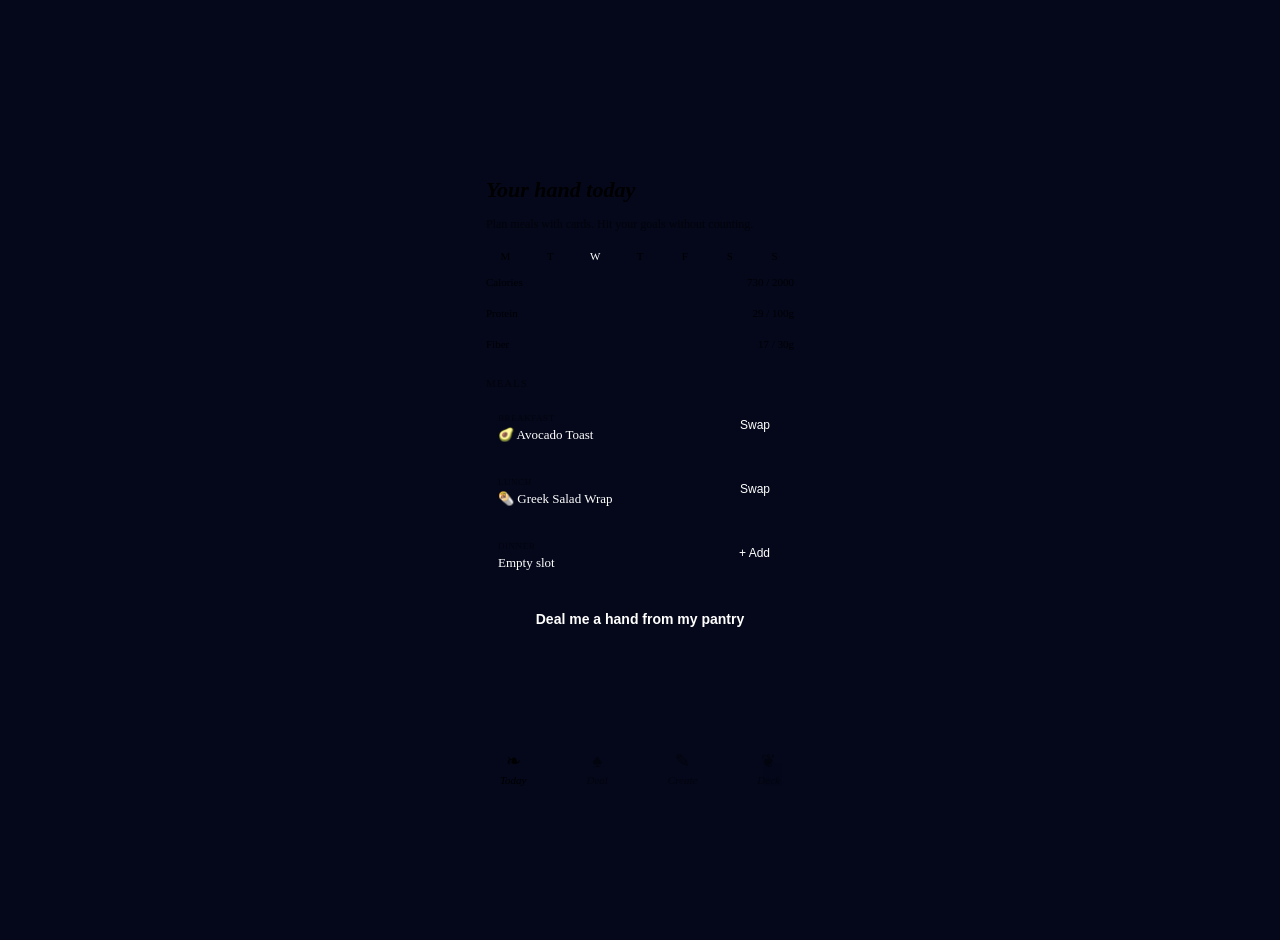
==== index.html @ 8823113c "add files and read.me desc" ====
<!DOCTYPE html>
<html lang="en">
<head>
<meta charset="utf-8">
<meta name="viewport" content="width=device-width, initial-scale=1, viewport-fit=cover">
<title>Savorite</title>
<link rel="stylesheet" href="base.css">
<link rel="stylesheet" href="app.css">
</head>
<body>

<div class="phone">
  <div class="view on" id="today"></div>
  <div class="view" id="deal"></div>
  <div class="view" id="create"></div>
  <div class="view" id="deck"></div>
  <div class="modal" id="modal"></div>
  <div class="toast" id="toast"></div>
  <div class="nav" id="nav"></div>
</div>

<script>
const GOAL = { cal: 2000, pro: 100, fib: 30 };

let cards = [
  { id: 1, t: 'Spicy Ramen Bowl', e: '🍜', cal: 480, pro: 24, fib: 6, min: 20,
    ing: ['ramen noodles', 'soft egg', 'bok choy', 'chili oil', 'broth'],
    steps: ['Simmer broth with chili oil.', 'Cook noodles 3 min.', 'Top with egg and bok choy.'],
    by: 'You' },
  { id: 2, t: 'Avocado Toast', e: '🥑', cal: 320, pro: 11, fib: 9, min: 5,
    ing: ['bread', 'avocado', 'egg', 'lemon'],
    steps: ['Toast bread.', 'Mash avocado with lemon.', 'Top with egg.'],
    by: 'You' },
  { id: 3, t: 'Greek Salad Wrap', e: '🌯', cal: 410, pro: 18, fib: 8, min: 10,
    ing: ['tortilla', 'feta', 'cucumber', 'tomato', 'chickpeas'],
    steps: ['Chop veg.', 'Toss with feta and chickpeas.', 'Wrap tightly.'],
    by: 'Maya' },
  { id: 4, t: 'Lentil Curry', e: '🍛', cal: 520, pro: 26, fib: 15, min: 30,
    ing: ['lentils', 'spinach', 'coconut milk', 'rice', 'onion'],
    steps: ['Sauté onion.', 'Simmer lentils 20 min.', 'Stir in spinach.'],
    by: 'Chef Rosa' },
  { id: 5, t: 'Chicken Rice Bowl', e: '🍗', cal: 560, pro: 42, fib: 5, min: 25,
    ing: ['chicken', 'rice', 'spinach', 'onion', 'lemon'],
    steps: ['Sear chicken.', 'Cook rice.', 'Assemble with greens.'],
    by: 'Chef Rosa' }
];

const days = ['M', 'T', 'W', 'T', 'F', 'S', 'S'];
let day = 2;

let plan = days.map(() => [null, null, null]);
plan[2] = [2, 3, null];

const slots = ['BREAKFAST', 'LUNCH', 'DINNER'];

const pantryAll = ['egg', 'bread', 'avocado', 'rice', 'spinach', 'chicken',
                   'lentils', 'onion', 'lemon', 'tomato', 'chickpeas', 'tortilla'];
let pantry = ['egg', 'bread', 'avocado', 'rice', 'spinach', 'onion', 'lemon'];

const IG = {
  egg: [70, 6, 0],
  bread: [80, 3, 2],
  avocado: [160, 2, 7],
  rice: [200, 4, 1],
  spinach: [10, 1, 1],
  chicken: [250, 38, 0],
  lentils: [230, 18, 16],
  onion: [40, 1, 2],
  'olive oil': [120, 0, 0],
  tomato: [20, 1, 1]
};

let draft = [];

const $ = id => document.getElementById(id);
const byId = i => cards.find(c => c.id == i);

function toast(m) {
  const t = $('toast');
  t.textContent = m;
  t.classList.add('on');
  setTimeout(() => t.classList.remove('on'), 1600);
}

function stamps(c) {
  return `<span class="stamp">${c.cal} CAL</span>`
       + `<span class="stamp">${c.pro}g PROTEIN</span>`
       + `<span class="stamp">${c.fib}g FIBER</span>`;
}

function mini(c, extra = '') {
  return `
    <div class="card" onclick="open_(${c.id})">
      ${extra}
      <div class="card-row">
        <span class="em">${c.e}</span>
        <div>
          <div class="ttl">${c.t}</div>
          <div class="meta">${c.min} min · by ${c.by}</div>
        </div>
      </div>
      ${stamps(c)}
    </div>`;
}

function bar(l, v, g, u) {
  const p = Math.min(100, v / g * 100);
  return `
    <div class="bar">
      <div class="t"><span>${l}</span><span>${v} / ${g}${u}</span></div>
      <div class="track"><div class="fill" style="width:${p}%"></div></div>
    </div>`;
}

function tot() {
  let s = { cal: 0, pro: 0, fib: 0 };
  plan[day].forEach(i => {
    if (i) {
      const c = byId(i);
      s.cal += c.cal;
      s.pro += c.pro;
      s.fib += c.fib;
    }
  });
  return s;
}

function rToday() {
  const s = tot();
  $('today').innerHTML = `
    <h1>Your hand today</h1>
    <div class="sub">Plan meals with cards. Hit your goals without counting.</div>
    <div class="days">
      ${days.map((d, i) => `<div class="${i == day ? 'on' : ''}" onclick="day=${i};rToday()">${d}</div>`).join('')}
    </div>
    ${bar('Calories', s.cal, GOAL.cal, '')}
    ${bar('Protein', s.pro, GOAL.pro, 'g')}
    ${bar('Fiber', s.fib, GOAL.fib, 'g')}
    <h2>Meals</h2>
    ${plan[day].map((id, i) => `
      <div class="slot">
        <div>
          <small>${slots[i]}</small>
          <div>${id ? byId(id).e + ' ' + byId(id).t : 'Empty slot'}</div>
        </div>
        <button class="chip on tight" onclick="pick(${i})">${id ? 'Swap' : '+ Add'}</button>
      </div>`).join('')}
    <button class="btn" onclick="tab('deal')">Deal me a hand from my pantry</button>`;
}

function pick(i) {
  $('modal').innerHTML = `
    <button class="x inset" onclick="closeM()" aria-label="Close">✕</button>
    <h1>Choose a card</h1>
    <div class="sub">for ${slots[i].toLowerCase()}</div>
    <div class="hand mt-12">
      ${cards.map(c => `
        <div onclick="plan[day][${i}]=${c.id};closeM();rToday()">
          ${mini(c).replace(/onclick="open_\(\d+\)"/, '')}
        </div>`).join('')}
    </div>`;
  $('modal').classList.add('on');
}

function closeM() { $('modal').classList.remove('on'); }

function score(c) {
  const h = c.ing.filter(x => pantry.some(p => x.includes(p) || p.includes(x))).length;
  return Math.round(h / c.ing.length * 100);
}

function rDeal() {
  const h = [...cards].sort((a, b) => score(b) - score(a)).slice(0, 4);
  $('deal').innerHTML = `
    <h1>Deal a hand</h1>
    <div class="sub">Tap what's in your kitchen. Cards match your pantry and past likes.</div>
    <h2>Pantry</h2>
    ${pantryAll.map(p => `<span class="chip ${pantry.includes(p) ? 'on' : ''}" onclick="tp('${p}')">${p}</span>`).join('')}
    <h2>Your hand</h2>
    <div class="hand">
      ${h.map(c => mini(c, `<span class="match">${score(c)}% match</span>`)).join('')}
    </div>`;
}

function tp(p) {
  pantry = pantry.includes(p) ? pantry.filter(x => x != p) : [...pantry, p];
  rDeal();
}

function open_(id) {
  const c = byId(id);
  $('modal').innerHTML = `
    <div class="relative">
      <button class="x" onclick="closeM()" aria-label="Close card">✕</button>
      <div class="flip" id="fl" onclick="this.classList.toggle('f')">
        <div class="in">
          <div class="face">
            <div class="em">${c.e}</div>
            <h3>${c.t}</h3>
            <div class="meta">${c.min} min · by ${c.by}</div>
            <div class="mt-8">${stamps(c)}</div>
            <div class="clip">▶ 20-sec how-to clip</div>
            <div class="flip-hint">Tap card to flip</div>
          </div>
          <div class="face back">
            <h3>Ingredients</h3>
            <ul>${c.ing.map(i => `<li>${i}</li>`).join('')}</ul>
            <h3 class="small mt-8">Steps</h3>
            <ol>${c.steps.map(i => `<li>${i}</li>`).join('')}</ol>
          </div>
        </div>
      </div>
    </div>
    <button class="btn" onclick="plan[day][plan[day].indexOf(null)>-1?plan[day].indexOf(null):0]=${c.id};closeM();rToday();toast('Added to today');tab('today')">Add to today</button>
    <button class="btn o" onclick="toast('Remixed into your deck')">Remix this card</button>
    <button class="btn o" onclick="toast('Share link copied')">Share with friends</button>`;
  $('modal').classList.add('on');
}

function rCreate() {
  const s = draft.reduce(
    (a, i) => [a[0] + IG[i][0], a[1] + IG[i][1], a[2] + IG[i][2]],
    [0, 0, 0]
  );
  $('create').innerHTML = `
    <h1>Write a card</h1>
    <div class="sub">Tap ingredients and nutrition adds up automatically.</div>
    <input id="nt" placeholder="Card title (e.g. Sunday Egg Fried Rice)">
    <h2>Ingredients</h2>
    ${Object.keys(IG).map(i => `<span class="chip ${draft.includes(i) ? 'on' : ''}" onclick="td('${i}')">${i}</span>`).join('')}
    <h2>Nutrition stamp</h2>
    <div class="card card-static">
      <div class="ttl">Per serving</div>
      ${stamps({ cal: s[0], pro: s[1], fib: s[2] })}
    </div>
    <div class="clip">＋ Attach optional 20-sec clip</div>
    <button class="btn" onclick="saveCard()">Save to my deck</button>`;
}

function td(i) {
  const v = $('nt') ? $('nt').value : '';
  draft = draft.includes(i) ? draft.filter(x => x != i) : [...draft, i];
  rCreate();
  $('nt').value = v;
}

function saveCard() {
  const t = $('nt').value.trim() || 'Untitled card';
  if (!draft.length) return toast('Add an ingredient first');
  const s = draft.reduce(
    (a, i) => [a[0] + IG[i][0], a[1] + IG[i][1], a[2] + IG[i][2]],
    [0, 0, 0]
  );
  cards.push({
    id: Date.now(),
    t,
    e: '🍽️',
    cal: s[0], pro: s[1], fib: s[2],
    min: 15,
    ing: [...draft],
    steps: ['Add your steps…'],
    by: 'You'
  });
  draft = [];
  toast('Card saved');
  rCreate();
  tab('deck');
}

function rDeck() {
  $('deck').innerHTML = `
    <h1>My deck</h1>
    <div class="sub">${cards.length} cards · tap to flip, remix, share</div>
    <h2>Shared with you</h2>
    <div class="friend"><div class="av">M</div>Maya added Greek Salad Wrap</div>
    <div class="friend"><div class="av">R</div>Chef Rosa dropped 2 cards</div>
    <h2>All cards</h2>
    <div class="hand">${cards.map(c => mini(c)).join('')}</div>`;
}

const tabs = [
  ['today',  '❧', 'Today'],
  ['deal',   '♠', 'Deal'],
  ['create', '✎', 'Create'],
  ['deck',   '❦', 'Deck']
];

function tab(t) {
  document.querySelectorAll('.view').forEach(v => v.classList.toggle('on', v.id == t));
  closeM();
  ({ today: rToday, deal: rDeal, create: () => { if (!$('nt')) rCreate(); }, deck: rDeck })[t]();
  $('nav').innerHTML = tabs.map(x => `
    <div class="${x[0] == t ? 'on' : ''}" onclick="tab('${x[0]}')">
      <b>${x[1]}</b>${x[2]}
    </div>`).join('');
}

tab('today');
</script>

</body>
</html>
---- app.css ----
/* ==========================================================================
   Meal Cards — prototype app
   Depends on: base.css
   ========================================================================== */

body {
  background: #05081a;
  min-height: 100vh;
  display: flex;
  justify-content: center;
  align-items: center;
  padding: 12px;
}

/* ---- Phone shell ---------------------------------------------------- */

.phone {
  width: 340px;
  height: 660px;
  background: var(--navy);
  border: 2px solid var(--chest);
  border-radius: 36px;
  position: relative;
  overflow: hidden;
  color: var(--butter);
}

.view {
  position: absolute;
  inset: 0 0 64px 0;
  overflow-y: auto;
  padding: 22px 16px 20px;
  display: none;
}
.view.on { display: block; }

h1 {
  font-family: Georgia, serif;
  font-size: 22px;
  font-weight: 700;
  font-style: italic;
}
h2 {
  font-size: 11px;
  letter-spacing: .08em;
  text-transform: uppercase;
  opacity: .5;
  margin: 16px 0 8px;
  font-weight: 500;
}
.sub {
  font-size: 12px;
  opacity: .55;
  margin-top: 3px;
}

/* ---- Bottom navigation --------------------------------------------- */

.nav {
  position: absolute;
  bottom: 0;
  left: 0;
  right: 0;
  height: 64px;
  background: var(--esp);
  border-top: 1px solid var(--chest);
  display: flex;
  justify-content: space-around;
  align-items: center;
}
.nav div {
  display: flex;
  flex-direction: column;
  align-items: center;
  gap: 2px;
  padding: 4px 10px;
  font-family: Georgia, serif;
  font-style: italic;
  font-size: 11px;
  opacity: .45;
  cursor: pointer;
}
.nav div b {
  font-size: 18px;
  font-weight: 400;
  font-style: normal;
}
.nav .on {
  opacity: 1;
  color: var(--red);
}

/* ---- Progress bars -------------------------------------------------- */

.bar { margin: 8px 0; }
.bar .t {
  display: flex;
  justify-content: space-between;
  font-size: 11px;
  opacity: .8;
}
.track {
  height: 7px;
  background: var(--esp);
  border-radius: 4px;
  margin-top: 4px;
  overflow: hidden;
}
.fill {
  height: 100%;
  background: var(--red);
  border-radius: 4px;
  transition: width .4s;
}

/* ---- Recipe card ---------------------------------------------------- */

.card {
  background: var(--paper);
  background-image: var(--grain);
  color: var(--ink);
  border-radius: 3px;
  border-top: 4px solid var(--red);
  padding: 12px 14px;
  position: relative;
  cursor: pointer;
  box-shadow:
    inset 0 0 0 3px var(--paper),
    inset 0 0 0 4px rgba(66, 38, 27, .35),
    inset 0 0 24px rgba(140, 90, 30, .28);
}
.card-row {
  display: flex;
  gap: 10px;
  align-items: center;
}
.card .ttl {
  font-family: Georgia, serif;
  font-weight: 700;
  font-size: 15px;
  line-height: 1.2;
}
.card .em {
  font-size: 30px;
  filter: sepia(.75);
}
.card .meta {
  font-family: 'Courier New', monospace;
  font-size: 11px;
  opacity: .7;
  margin-top: 4px;
}
.card-static { cursor: default; }

.stamp {
  display: inline-block;
  border: 3px double var(--red);
  color: var(--red);
  font-family: 'Courier New', monospace;
  font-size: 10px;
  font-weight: 700;
  padding: 1px 6px;
  border-radius: 2px;
  margin: 4px 4px 0 0;
  background: rgba(247, 235, 203, .8);
}

.match {
  position: absolute;
  top: 8px;
  right: 8px;
  font-size: 10px;
  font-weight: 700;
  color: #fff;
  background: var(--red);
  border-radius: 10px;
  padding: 2px 7px;
}

/* ---- Today: meal slots ---------------------------------------------- */

.slot {
  display: flex;
  justify-content: space-between;
  align-items: center;
  background: var(--esp);
  border: 1px solid var(--chest);
  border-radius: 12px;
  padding: 10px 12px;
  margin-bottom: 8px;
}
.slot small {
  font-size: 9px;
  letter-spacing: .06em;
  opacity: .45;
}
.slot div div {
  font-size: 13px;
  color: #fff;
  margin-top: 2px;
}

/* ---- Buttons, chips, day picker ------------------------------------- */

.btn {
  background: var(--red);
  color: #fff;
  border: 0;
  border-radius: 12px;
  padding: 12px;
  width: 100%;
  font-size: 14px;
  font-weight: 600;
  cursor: pointer;
  margin-top: 10px;
}
.btn.o {
  background: transparent;
  border: 1px solid var(--chest);
  color: var(--butter);
}

.chip {
  display: inline-block;
  padding: 6px 12px;
  border: 1px solid var(--chest);
  border-radius: 20px;
  font-size: 12px;
  margin: 0 6px 6px 0;
  cursor: pointer;
  opacity: .75;
}
.chip.on {
  background: var(--red);
  border-color: var(--red);
  color: #fff;
  opacity: 1;
}
.chip.tight { margin: 0; }

.days {
  display: flex;
  gap: 6px;
  margin: 12px 0 4px;
}
.days div {
  flex: 1;
  text-align: center;
  padding: 6px 0;
  border: 1px solid var(--chest);
  border-radius: 8px;
  font-size: 11px;
  cursor: pointer;
}
.days .on {
  background: var(--red);
  border-color: var(--red);
  color: #fff;
}

/* ---- Hands and decks ------------------------------------------------ */

.hand {
  display: flex;
  flex-direction: column;
  gap: 10px;
}
.friend {
  display: flex;
  gap: 8px;
  align-items: center;
  font-size: 12px;
  margin-bottom: 6px;
  opacity: .8;
}
.av {
  width: 24px;
  height: 24px;
  border-radius: 50%;
  background: var(--chest);
  display: flex;
  align-items: center;
  justify-content: center;
  font-size: 12px;
}

/* ---- Modal and toast ------------------------------------------------ */

.modal {
  position: absolute;
  inset: 0;
  background: rgba(5, 8, 26, .92);
  z-index: 5;
  display: none;
  padding: 20px 16px;
  overflow-y: auto;
}
.modal.on { display: block; }

.x {
  position: absolute;
  top: -10px;
  right: -8px;
  z-index: 3;
  width: 30px;
  height: 30px;
  border-radius: 50%;
  border: 2px solid var(--paper);
  background: var(--red);
  color: #fff;
  font-size: 13px;
  line-height: 1;
  cursor: pointer;
}
.x.inset { top: 14px; right: 14px; }

.toast {
  position: absolute;
  bottom: 76px;
  left: 50%;
  transform: translateX(-50%);
  background: var(--butter);
  color: var(--navy);
  font-size: 12px;
  font-weight: 600;
  padding: 8px 14px;
  border-radius: 20px;
  z-index: 9;
  opacity: 0;
  transition: opacity .3s;
  pointer-events: none;
  white-space: nowrap;
}
.toast.on { opacity: 1; }

/* ---- Flip card ------------------------------------------------------ */

.flip {
  perspective: 900px;
  margin: 8px 0;
}
.flip .in {
  position: relative;
  height: 330px;
  transition: transform .6s;
  transform-style: preserve-3d;
}
.flip.f .in { transform: rotateY(180deg); }

.face {
  position: absolute;
  inset: 0;
  backface-visibility: hidden;
  padding: 18px;
  border-radius: 3px;
  box-shadow:
    inset 0 0 0 4px var(--paper),
    inset 0 0 0 5px rgba(66, 38, 27, .4),
    inset 0 0 30px rgba(140, 90, 30, .28);
  border-top: 5px solid var(--red);
  background: var(--paper) var(--grain);
  color: var(--ink);
  overflow: auto;
}
.face h3 {
  font-family: Georgia, serif;
  font-size: 20px;
  line-height: 24px;
  margin: 0;
}
.face h3.small { font-size: 16px; }
.face li {
  font-size: 13px;
  line-height: 24px;
  margin: 0 0 0 20px;
}
.face .em {
  font-size: 44px;
  filter: sepia(.75);
}
.face .meta { font-size: 12px; }

.back {
  transform: rotateY(180deg);
  padding-top: 24px;
  background-image:
    repeating-linear-gradient(transparent 0 23px, rgba(66, 38, 27, .2) 23px 24px),
    var(--grain);
}

.flip-hint {
  font-size: 11px;
  opacity: .6;
  text-align: center;
}

/* ---- Misc ----------------------------------------------------------- */

.clip {
  height: 70px;
  background: var(--chest);
  border-radius: 8px;
  display: flex;
  align-items: center;
  justify-content: center;
  color: var(--butter);
  font-size: 12px;
  margin: 8px 0;
}

input {
  width: 100%;
  background: var(--esp);
  border: 1px solid var(--chest);
  border-radius: 8px;
  padding: 10px;
  color: #fff;
  font-size: 14px;
  margin-top: 8px;
}

/* ---- Tiny utilities ------------------------------------------------- */

.relative { position: relative; }
.mt-8     { margin-top: 8px; }
.mt-12    { margin-top: 12px; }
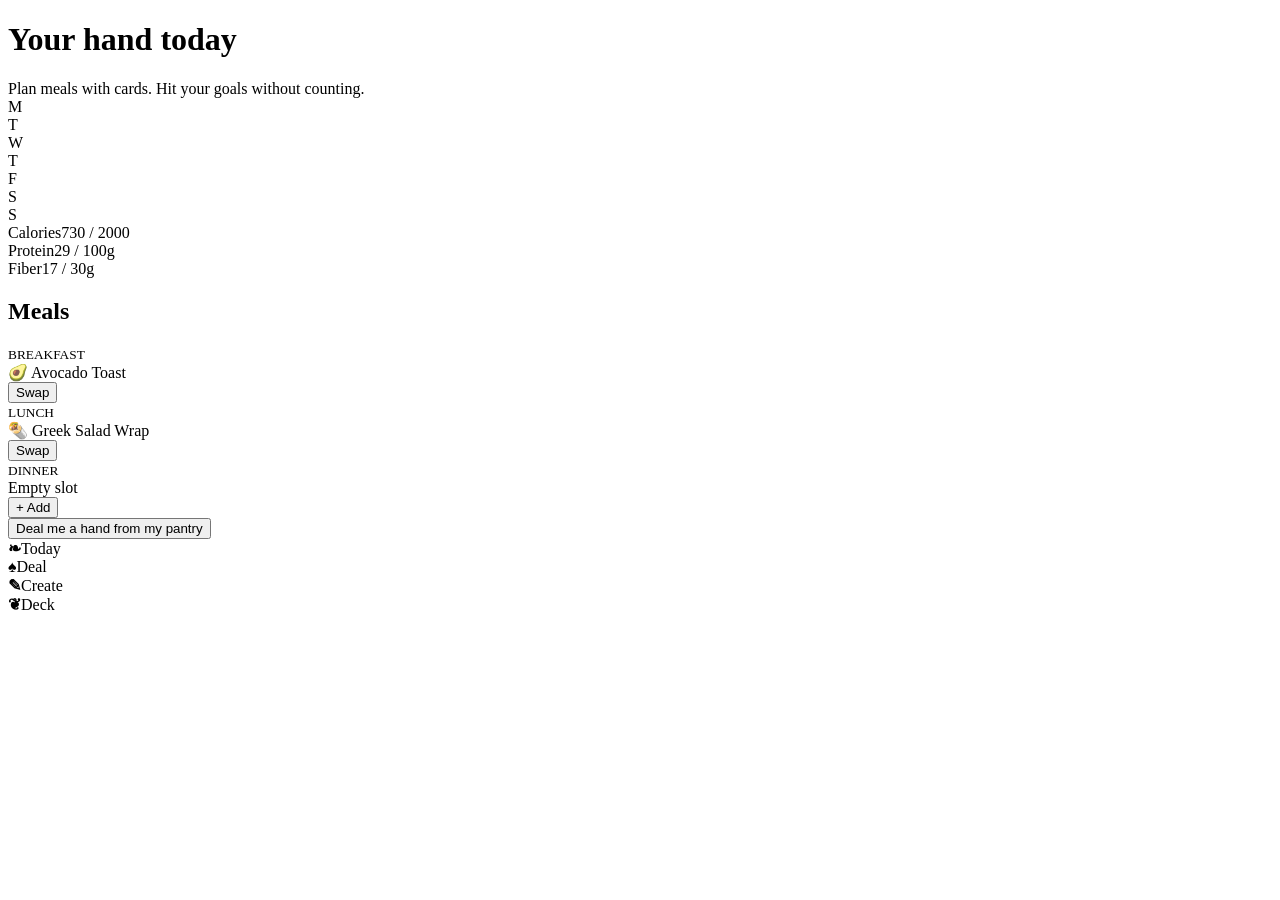
==== commit c75eebef: "change app.css and index.html to include more cohesive features" ====
--- a/index.html
+++ b/index.html
@@ -3,15 +3,15 @@
 <head>
 <meta charset="utf-8">
 <meta name="viewport" content="width=device-width, initial-scale=1, viewport-fit=cover">
-<title>Savorite</title>
-<link rel="stylesheet" href="base.css">
-<link rel="stylesheet" href="app.css">
+<title>Meal Cards – prototype</title>
+<link rel="stylesheet" href="../css/base.css">
+<link rel="stylesheet" href="../css/app.css">
 </head>
 <body>
 
 <div class="phone">
   <div class="view on" id="today"></div>
-  <div class="view" id="deal"></div>
+  <div class="view split" id="deal"></div>
   <div class="view" id="create"></div>
   <div class="view" id="deck"></div>
   <div class="modal" id="modal"></div>
@@ -58,22 +58,22 @@
 let pantry = ['egg', 'bread', 'avocado', 'rice', 'spinach', 'onion', 'lemon'];
 
 const IG = {
-  egg: [70, 6, 0],
-  bread: [80, 3, 2],
-  avocado: [160, 2, 7],
-  rice: [200, 4, 1],
-  spinach: [10, 1, 1],
-  chicken: [250, 38, 0],
-  lentils: [230, 18, 16],
-  onion: [40, 1, 2],
-  'olive oil': [120, 0, 0],
-  tomato: [20, 1, 1]
+  egg: [70, 6, 0], bread: [80, 3, 2], avocado: [160, 2, 7], rice: [200, 4, 1],
+  spinach: [10, 1, 1], chicken: [250, 38, 0], lentils: [230, 18, 16],
+  onion: [40, 1, 2], 'olive oil': [120, 0, 0], tomato: [20, 1, 1]
 };
 
 let draft = [];
+let draftSteps = [''];
+let showAddIng = false;
 
 const $ = id => document.getElementById(id);
 const byId = i => cards.find(c => c.id == i);
+
+const escapeHtml = s => String(s)
+  .replace(/&/g, '&amp;').replace(/</g, '&lt;').replace(/>/g, '&gt;');
+const attr = s => String(s)
+  .replace(/&/g, '&amp;').replace(/"/g, '&quot;').replace(/</g, '&lt;');
 
 function toast(m) {
   const t = $('toast');
@@ -95,8 +95,8 @@
       <div class="card-row">
         <span class="em">${c.e}</span>
         <div>
-          <div class="ttl">${c.t}</div>
-          <div class="meta">${c.min} min · by ${c.by}</div>
+          <div class="ttl">${escapeHtml(c.t)}</div>
+          <div class="meta">${c.min} min · by ${escapeHtml(c.by)}</div>
         </div>
       </div>
       ${stamps(c)}
@@ -117,13 +117,13 @@
   plan[day].forEach(i => {
     if (i) {
       const c = byId(i);
-      s.cal += c.cal;
-      s.pro += c.pro;
-      s.fib += c.fib;
+      s.cal += c.cal; s.pro += c.pro; s.fib += c.fib;
     }
   });
   return s;
 }
+
+/* ---- Today ---------------------------------------------------------- */
 
 function rToday() {
   const s = tot();
@@ -141,7 +141,7 @@
       <div class="slot">
         <div>
           <small>${slots[i]}</small>
-          <div>${id ? byId(id).e + ' ' + byId(id).t : 'Empty slot'}</div>
+          <div>${id ? byId(id).e + ' ' + escapeHtml(byId(id).t) : 'Empty slot'}</div>
         </div>
         <button class="chip on tight" onclick="pick(${i})">${id ? 'Swap' : '+ Add'}</button>
       </div>`).join('')}
@@ -164,6 +164,8 @@
 
 function closeM() { $('modal').classList.remove('on'); }
 
+/* ---- Deal ----------------------------------------------------------- */
+
 function score(c) {
   const h = c.ing.filter(x => pantry.some(p => x.includes(p) || p.includes(x))).length;
   return Math.round(h / c.ing.length * 100);
@@ -172,20 +174,61 @@
 function rDeal() {
   const h = [...cards].sort((a, b) => score(b) - score(a)).slice(0, 4);
   $('deal').innerHTML = `
-    <h1>Deal a hand</h1>
-    <div class="sub">Tap what's in your kitchen. Cards match your pantry and past likes.</div>
-    <h2>Pantry</h2>
-    ${pantryAll.map(p => `<span class="chip ${pantry.includes(p) ? 'on' : ''}" onclick="tp('${p}')">${p}</span>`).join('')}
-    <h2>Your hand</h2>
-    <div class="hand">
+    <div class="deal-head">
+      <h1>Deal a hand</h1>
+      <div class="sub">Cards ranked by what's in your pantry.</div>
+      <button class="pantry-btn" onclick="openPantry()">
+        <span class="pb-icon">🥕</span>
+        <span class="pb-label">
+          <small>YOUR PANTRY</small>
+          <b>${pantry.length} of ${pantryAll.length} ingredients</b>
+        </span>
+        <span class="pb-arrow">→</span>
+      </button>
+      <h2>Your hand</h2>
+    </div>
+    <div class="deal-hand">
       ${h.map(c => mini(c, `<span class="match">${score(c)}% match</span>`)).join('')}
     </div>`;
 }
 
-function tp(p) {
+function openPantry() {
+  $('modal').innerHTML = `
+    <button class="x inset" onclick="closeM()" aria-label="Close">✕</button>
+    <h1>Your pantry</h1>
+    <div class="sub">Tap what you have. Cards will rank by what you can actually cook.</div>
+    <h2>Ingredients</h2>
+    <div class="pantry-grid">
+      ${pantryAll.map(p => `
+        <button class="chip ${pantry.includes(p) ? 'on' : ''}"
+                data-ing="${attr(p)}"
+                onclick="tp(this.dataset.ing, this)">${escapeHtml(p)}</button>`).join('')}
+    </div>
+    <h2>Add your own</h2>
+    <input id="pi" placeholder="e.g. sesame oil"
+           onkeydown="if(event.key==='Enter'){event.preventDefault();addPantryItem()}">
+    <button class="btn" onclick="addPantryItem()">Add to pantry</button>
+    <button class="btn o" onclick="closeM()">Done</button>`;
+  $('modal').classList.add('on');
+}
+
+function tp(p, el) {
   pantry = pantry.includes(p) ? pantry.filter(x => x != p) : [...pantry, p];
+  if (el) el.classList.toggle('on', pantry.includes(p));
   rDeal();
 }
+
+function addPantryItem() {
+  const el = $('pi');
+  const v = el.value.trim().toLowerCase();
+  if (!v) return;
+  if (!pantryAll.includes(v)) pantryAll.push(v);
+  if (!pantry.includes(v)) pantry.push(v);
+  openPantry();
+  rDeal();
+}
+
+/* ---- Card view ------------------------------------------------------ */
 
 function open_(id) {
   const c = byId(id);
@@ -196,17 +239,17 @@
         <div class="in">
           <div class="face">
             <div class="em">${c.e}</div>
-            <h3>${c.t}</h3>
-            <div class="meta">${c.min} min · by ${c.by}</div>
+            <h3>${escapeHtml(c.t)}</h3>
+            <div class="meta">${c.min} min · by ${escapeHtml(c.by)}</div>
             <div class="mt-8">${stamps(c)}</div>
             <div class="clip">▶ 20-sec how-to clip</div>
             <div class="flip-hint">Tap card to flip</div>
           </div>
           <div class="face back">
             <h3>Ingredients</h3>
-            <ul>${c.ing.map(i => `<li>${i}</li>`).join('')}</ul>
+            <ul>${c.ing.map(i => `<li>${escapeHtml(i)}</li>`).join('')}</ul>
             <h3 class="small mt-8">Steps</h3>
-            <ol>${c.steps.map(i => `<li>${i}</li>`).join('')}</ol>
+            <ol>${c.steps.map(i => `<li>${escapeHtml(i)}</li>`).join('')}</ol>
           </div>
         </div>
       </div>
@@ -217,40 +260,107 @@
   $('modal').classList.add('on');
 }
 
+/* ---- Create --------------------------------------------------------- */
+
 function rCreate() {
   const s = draft.reduce(
-    (a, i) => [a[0] + IG[i][0], a[1] + IG[i][1], a[2] + IG[i][2]],
+    (a, i) => [a[0] + (IG[i]?.[0] || 0), a[1] + (IG[i]?.[1] || 0), a[2] + (IG[i]?.[2] || 0)],
     [0, 0, 0]
   );
+  const titleVal = $('nt') ? $('nt').value : '';
+
   $('create').innerHTML = `
     <h1>Write a card</h1>
     <div class="sub">Tap ingredients and nutrition adds up automatically.</div>
-    <input id="nt" placeholder="Card title (e.g. Sunday Egg Fried Rice)">
+    <input id="nt" placeholder="Card title (e.g. Sunday Egg Fried Rice)" value="${attr(titleVal)}">
+
     <h2>Ingredients</h2>
-    ${Object.keys(IG).map(i => `<span class="chip ${draft.includes(i) ? 'on' : ''}" onclick="td('${i}')">${i}</span>`).join('')}
+    <div class="chip-row">
+      ${Object.keys(IG).map(i => `
+        <button class="chip ${draft.includes(i) ? 'on' : ''}"
+                data-ing="${attr(i)}"
+                onclick="td(this.dataset.ing)">${escapeHtml(i)}</button>`).join('')}
+    </div>
+
+    ${showAddIng ? `
+      <div class="add-form">
+        <input id="ii-name" placeholder="Ingredient name">
+        <div class="macro-row">
+          <input id="ii-cal" type="number" placeholder="Cal" min="0">
+          <input id="ii-pro" type="number" placeholder="Protein g" min="0">
+          <input id="ii-fib" type="number" placeholder="Fiber g" min="0">
+        </div>
+        <div class="add-form-actions">
+          <button class="btn o" onclick="showAddIng=false;rCreate()">Cancel</button>
+          <button class="btn" onclick="addCustomIngredient()">Add</button>
+        </div>
+      </div>
+    ` : `
+      <button class="add-ing-btn" onclick="showAddIng=true;rCreate()">
+        <span>+</span> Add an ingredient
+      </button>
+    `}
+
+    <h2>Steps</h2>
+    <div class="steps-list">
+      ${draftSteps.map((step, i) => `
+        <div class="step-row">
+          <span class="step-num">${i + 1}</span>
+          <input class="step-input"
+                 value="${attr(step)}"
+                 placeholder="What happens here?"
+                 oninput="draftSteps[${i}]=this.value">
+        </div>
+      `).join('')}
+    </div>
+    <button class="add-ing-btn" onclick="addStep()">
+      <span>+</span> Add a step
+    </button>
+
     <h2>Nutrition stamp</h2>
     <div class="card card-static">
       <div class="ttl">Per serving</div>
       ${stamps({ cal: s[0], pro: s[1], fib: s[2] })}
     </div>
+
     <div class="clip">＋ Attach optional 20-sec clip</div>
     <button class="btn" onclick="saveCard()">Save to my deck</button>`;
 }
 
 function td(i) {
-  const v = $('nt') ? $('nt').value : '';
   draft = draft.includes(i) ? draft.filter(x => x != i) : [...draft, i];
   rCreate();
-  $('nt').value = v;
+}
+
+function addStep() {
+  draftSteps.push('');
+  rCreate();
+  const inputs = document.querySelectorAll('.step-input');
+  if (inputs.length) inputs[inputs.length - 1].focus();
+}
+
+function addCustomIngredient() {
+  const name = $('ii-name').value.trim().toLowerCase();
+  const cal = parseInt($('ii-cal').value, 10) || 0;
+  const pro = parseInt($('ii-pro').value, 10) || 0;
+  const fib = parseInt($('ii-fib').value, 10) || 0;
+  if (!name) { toast('Name your ingredient'); return; }
+  if (!IG[name]) IG[name] = [cal, pro, fib];
+  if (!draft.includes(name)) draft.push(name);
+  showAddIng = false;
+  rCreate();
 }
 
 function saveCard() {
-  const t = $('nt').value.trim() || 'Untitled card';
-  if (!draft.length) return toast('Add an ingredient first');
+  const t = ($('nt').value || '').trim() || 'Untitled card';
+  if (!draft.length) { toast('Add an ingredient first'); return; }
+
   const s = draft.reduce(
-    (a, i) => [a[0] + IG[i][0], a[1] + IG[i][1], a[2] + IG[i][2]],
+    (a, i) => [a[0] + (IG[i]?.[0] || 0), a[1] + (IG[i]?.[1] || 0), a[2] + (IG[i]?.[2] || 0)],
     [0, 0, 0]
   );
+  const steps = draftSteps.map(x => x.trim()).filter(Boolean);
+
   cards.push({
     id: Date.now(),
     t,
@@ -258,14 +368,18 @@
     cal: s[0], pro: s[1], fib: s[2],
     min: 15,
     ing: [...draft],
-    steps: ['Add your steps…'],
+    steps: steps.length ? steps : ['Add your steps…'],
     by: 'You'
   });
+
   draft = [];
+  draftSteps = [''];
+  showAddIng = false;
   toast('Card saved');
-  rCreate();
   tab('deck');
 }
+
+/* ---- Deck ----------------------------------------------------------- */
 
 function rDeck() {
   $('deck').innerHTML = `
@@ -278,6 +392,8 @@
     <div class="hand">${cards.map(c => mini(c)).join('')}</div>`;
 }
 
+/* ---- Tabs ----------------------------------------------------------- */
+
 const tabs = [
   ['today',  '❧', 'Today'],
   ['deal',   '♠', 'Deal'],
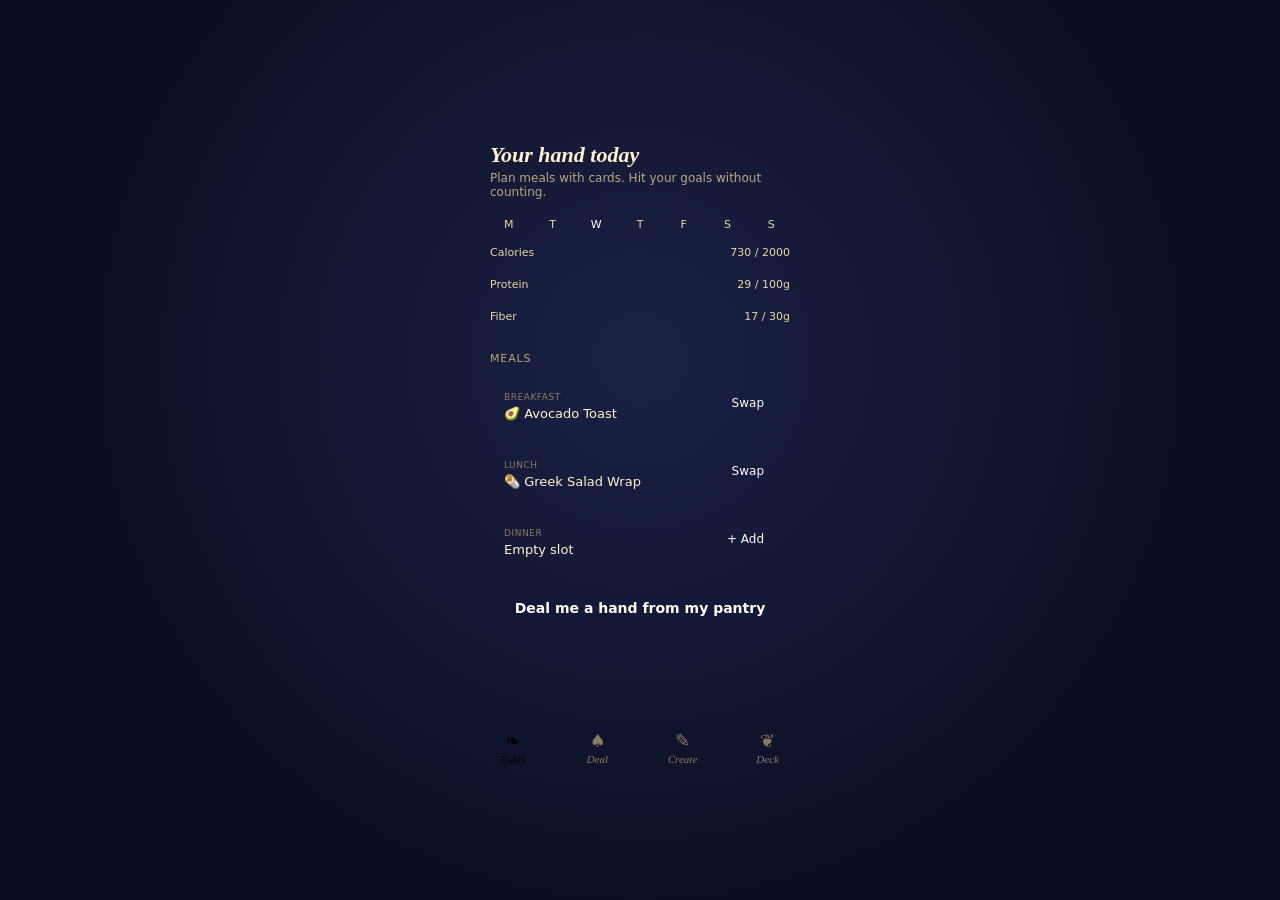
==== commit f2e5a716: "update index to link to css files" ====
--- a/index.html
+++ b/index.html
@@ -3,9 +3,9 @@
 <head>
 <meta charset="utf-8">
 <meta name="viewport" content="width=device-width, initial-scale=1, viewport-fit=cover">
-<title>Meal Cards – prototype</title>
-<link rel="stylesheet" href="../css/base.css">
-<link rel="stylesheet" href="../css/app.css">
+<title>Savorite – prototype</title>
+<link rel="stylesheet" href="base.css">
+<link rel="stylesheet" href="app.css">
 </head>
 <body>
 
--- a/base.css
+++ b/base.css
@@ -0,0 +1,35 @@
+/* ==========================================================================
+   Meal Cards — base
+   Design tokens and reset shared by every page.
+   ========================================================================== */
+
+
+:root {
+
+  /* Text on dark surfaces — explicit values instead of opacity dimming */
+  --cream:       #FFF3D0;  /* headings */
+  --cream-soft:  #E8D6A8;  /* body copy */
+  --cream-dim:   #B9A87E;  /* labels, secondary */
+  --cream-faint: #8A7B5E;  /* hints, inactive nav */
+
+  /* --navy:    #090E24;
+  --esp:     #281109;
+  --chest:   #42261B;
+  --butter:  #FFE6A7;
+  --red:     #F94144;
+  --paper:   #F0DFB0;
+  --ink:     #3a2418; */
+  
+  --grain: url("data:image/svg+xml,%3Csvg xmlns='http://www.w3.org/2000/svg' width='120' height='120'%3E%3Cfilter id='n'%3E%3CfeTurbulence type='fractalNoise' baseFrequency='.9' numOctaves='2'/%3E%3CfeColorMatrix values='0 0 0 0 .3 0 0 0 0 .18 0 0 0 0 .08 0 0 0 .12 0'/%3E%3C/filter%3E%3Crect width='100%25' height='100%25' filter='url(%23n)'/%3E%3C/svg%3E");
+
+  box-sizing: border-box;
+  padding-top: env(safe-area-inset-top, 0px);
+  padding-bottom: env(safe-area-inset-bottom, 0px);
+}
+
+*, *::before, *::after {
+  box-sizing: border-box;
+  margin: 0;
+  padding: 0;
+  font-family: system-ui, -apple-system, sans-serif;
+}
--- a/app.css
+++ b/app.css
@@ -0,0 +1,619 @@
+/* ==========================================================================
+   Meal Cards — prototype app
+   Depends on: base.css
+   ========================================================================== */
+
+body {
+  background: radial-gradient(circle at 50% 40%, #1B2145 0%, #0A0E22 70%);
+  min-height: 100vh;
+  display: flex;
+  justify-content: center;
+  align-items: center;
+  padding: 12px;
+}
+
+/* ---- Phone shell ---------------------------------------------------- */
+
+.phone {
+  width: 340px;
+  height: 660px;
+  background: var(--navy);
+  border: 2px solid var(--chest);
+  border-radius: 36px;
+  position: relative;
+  overflow: hidden;
+  color: var(--butter);
+}
+
+.view {
+  position: absolute;
+  inset: 0 0 64px 0;
+  overflow-y: auto;
+  padding: 22px 20px 24px;
+  display: none;
+}
+.view.on { display: block; }
+
+/* Split layout — fixed header, scrollable body (Deal tab) */
+.view.split { overflow: hidden; }
+.view.split.on {
+  display: flex;
+  flex-direction: column;
+  padding-bottom: 0;
+}
+
+h1 {
+  font-family: Georgia, serif;
+  font-size: 22px;
+  font-weight: 700;
+  font-style: italic;
+  color: var(--cream);
+}
+h2 {
+  font-size: 11px;
+  letter-spacing: .08em;
+  text-transform: uppercase;
+  color: var(--cream-dim);
+  margin: 18px 0 8px;
+  font-weight: 500;
+}
+.sub {
+  font-size: 12px;
+  color: var(--cream-dim);
+  margin-top: 3px;
+}
+
+/* ---- Bottom navigation ---------------------------------------------- */
+
+.nav {
+  position: absolute;
+  bottom: 0;
+  left: 0;
+  right: 0;
+  height: 64px;
+  background: var(--esp);
+  border-top: 1px solid var(--chest);
+  display: flex;
+  align-items: stretch;
+}
+.nav div {
+  flex: 1;
+  display: flex;
+  flex-direction: column;
+  align-items: center;
+  justify-content: center;
+  gap: 3px;
+  font-family: Georgia, serif;
+  font-style: italic;
+  font-size: 11px;
+  color: var(--cream-faint);
+  cursor: pointer;
+}
+.nav div b {
+  font-size: 18px;
+  font-weight: 400;
+  font-style: normal;
+  line-height: 1;
+  height: 18px;
+  display: flex;
+  align-items: center;
+  justify-content: center;
+}
+.nav .on { color: var(--red); }
+
+/* ---- Progress bars -------------------------------------------------- */
+
+.bar { margin: 8px 0; }
+.bar .t {
+  display: flex;
+  justify-content: space-between;
+  font-size: 11px;
+  color: var(--cream-soft);
+}
+.track {
+  height: 7px;
+  background: var(--esp);
+  border-radius: 4px;
+  margin-top: 4px;
+  overflow: hidden;
+}
+.fill {
+  height: 100%;
+  background: var(--red);
+  border-radius: 4px;
+  transition: width .4s;
+}
+
+/* ---- Recipe card ---------------------------------------------------- */
+
+.card {
+  background: var(--paper);
+  background-image: var(--grain);
+  color: var(--ink);
+  border-radius: 3px;
+  border-top: 4px solid var(--red);
+  padding: 12px 14px;
+  position: relative;
+  cursor: pointer;
+  box-shadow:
+    inset 0 0 0 3px var(--paper),
+    inset 0 0 0 4px rgba(66, 38, 27, .35),
+    inset 0 0 24px rgba(140, 90, 30, .28);
+}
+.card-row {
+  display: flex;
+  gap: 10px;
+  align-items: center;
+}
+.card .ttl {
+  font-family: Georgia, serif;
+  font-weight: 700;
+  font-size: 15px;
+  line-height: 1.2;
+}
+.card .em {
+  font-size: 30px;
+  filter: sepia(.75);
+}
+.card .meta {
+  font-family: 'Courier New', monospace;
+  font-size: 11px;
+  opacity: .7;
+  margin-top: 4px;
+}
+.card-static { cursor: default; }
+
+.stamp {
+  display: inline-block;
+  border: 3px double var(--red);
+  color: var(--red);
+  font-family: 'Courier New', monospace;
+  font-size: 10px;
+  font-weight: 700;
+  padding: 1px 6px;
+  border-radius: 2px;
+  margin: 4px 4px 0 0;
+  background: rgba(247, 235, 203, .8);
+}
+
+.match {
+  position: absolute;
+  top: 8px;
+  right: 8px;
+  font-size: 10px;
+  font-weight: 700;
+  color: #fff;
+  background: var(--red);
+  border-radius: 10px;
+  padding: 2px 7px;
+}
+
+/* ---- Today: meal slots ---------------------------------------------- */
+
+.slot {
+  display: flex;
+  justify-content: space-between;
+  align-items: center;
+  background: var(--esp);
+  border: 1px solid var(--chest);
+  border-radius: 12px;
+  padding: 12px 14px;
+  margin-bottom: 8px;
+}
+.slot small {
+  font-size: 9px;
+  letter-spacing: .06em;
+  color: var(--cream-faint);
+}
+.slot div div {
+  font-size: 13px;
+  color: var(--cream);
+  margin-top: 2px;
+}
+
+/* ---- Buttons, chips, day picker ------------------------------------- */
+
+.btn {
+  background: var(--red);
+  color: #fff;
+  border: 0;
+  border-radius: 12px;
+  padding: 13px 14px;
+  width: 100%;
+  font-size: 14px;
+  font-weight: 600;
+  cursor: pointer;
+  margin-top: 10px;
+  font-family: inherit;
+}
+.btn.o {
+  background: transparent;
+  border: 1px solid var(--chest);
+  color: var(--cream);
+}
+
+.chip {
+  display: inline-block;
+  padding: 6px 12px;
+  border: 1px solid var(--chest);
+  border-radius: 20px;
+  font-size: 12px;
+  margin: 0 6px 6px 0;
+  cursor: pointer;
+  color: var(--cream-soft);
+  background: transparent;
+  font-family: inherit;
+  line-height: 1.2;
+  appearance: none;
+  -webkit-appearance: none;
+}
+.chip.on {
+  background: var(--red);
+  border-color: var(--red);
+  color: #fff;
+}
+.chip.tight { margin: 0; }
+
+.days {
+  display: flex;
+  gap: 6px;
+  margin: 12px 0 4px;
+}
+.days div {
+  flex: 1;
+  text-align: center;
+  padding: 7px 0;
+  border: 1px solid var(--chest);
+  border-radius: 8px;
+  font-size: 11px;
+  cursor: pointer;
+  color: var(--cream-soft);
+}
+.days .on {
+  background: var(--red);
+  border-color: var(--red);
+  color: #fff;
+}
+
+/* ---- Hands and decks ------------------------------------------------ */
+
+.hand {
+  display: flex;
+  flex-direction: column;
+  gap: 10px;
+}
+.friend {
+  display: flex;
+  gap: 8px;
+  align-items: center;
+  font-size: 12px;
+  margin-bottom: 6px;
+  color: var(--cream-soft);
+}
+.av {
+  width: 24px;
+  height: 24px;
+  border-radius: 50%;
+  background: var(--chest);
+  color: var(--cream);
+  display: flex;
+  align-items: center;
+  justify-content: center;
+  font-size: 12px;
+}
+
+/* ---- Deal view ------------------------------------------------------ */
+
+.deal-head { flex-shrink: 0; }
+
+.deal-hand {
+  flex: 1;
+  min-height: 0;
+  overflow-y: auto;
+  display: flex;
+  flex-direction: column;
+  gap: 10px;
+  padding-bottom: 24px;
+}
+
+.pantry-btn {
+  display: flex;
+  align-items: center;
+  gap: 12px;
+  width: 100%;
+  background: var(--esp);
+  border: 1px solid var(--chest);
+  border-radius: 14px;
+  padding: 14px 16px;
+  color: var(--cream);
+  cursor: pointer;
+  text-align: left;
+  margin-top: 14px;
+  font-family: inherit;
+}
+.pantry-btn:hover,
+.pantry-btn:focus-visible {
+  border-color: var(--red);
+}
+.pantry-btn:focus-visible {
+  outline: 2px solid var(--red);
+  outline-offset: 2px;
+}
+.pb-icon {
+  font-size: 22px;
+  filter: sepia(.4);
+}
+.pb-label {
+  flex: 1;
+  display: flex;
+  flex-direction: column;
+  gap: 2px;
+}
+.pb-label small {
+  font-size: 9px;
+  letter-spacing: .1em;
+  color: var(--cream-faint);
+}
+.pb-label b {
+  font-family: Georgia, serif;
+  font-size: 14px;
+  font-weight: 700;
+  color: var(--cream);
+}
+.pb-arrow {
+  font-size: 16px;
+  color: var(--cream-dim);
+}
+
+.pantry-grid {
+  display: flex;
+  flex-wrap: wrap;
+  gap: 6px;
+  margin-bottom: 4px;
+}
+.pantry-grid .chip { margin: 0; }
+
+/* ---- Create view ---------------------------------------------------- */
+
+.chip-row { margin-bottom: 4px; }
+
+.add-ing-btn {
+  display: flex;
+  align-items: center;
+  justify-content: center;
+  gap: 8px;
+  width: 100%;
+  background: transparent;
+  border: 1px dashed var(--chest);
+  border-radius: 12px;
+  padding: 13px;
+  color: var(--cream-dim);
+  cursor: pointer;
+  font-family: inherit;
+  font-size: 13px;
+  margin: 4px 0 8px;
+}
+.add-ing-btn span {
+  font-size: 16px;
+  color: var(--red);
+  line-height: 1;
+}
+.add-ing-btn:hover,
+.add-ing-btn:focus-visible {
+  border-color: var(--red);
+  color: var(--cream);
+}
+
+.add-form {
+  background: var(--esp);
+  border: 1px solid var(--chest);
+  border-radius: 12px;
+  padding: 12px;
+  margin: 4px 0 8px;
+}
+.add-form input {
+  margin: 0 0 8px 0;
+}
+.macro-row {
+  display: grid;
+  grid-template-columns: 1fr 1fr 1fr;
+  gap: 6px;
+  margin-bottom: 8px;
+}
+.macro-row input { margin: 0; }
+.add-form-actions {
+  display: flex;
+  gap: 8px;
+}
+.add-form-actions .btn {
+  margin-top: 0;
+  flex: 1;
+  padding: 10px;
+  font-size: 13px;
+}
+
+.steps-list {
+  display: flex;
+  flex-direction: column;
+  gap: 8px;
+  margin-bottom: 8px;
+}
+.step-row {
+  display: flex;
+  align-items: center;
+  gap: 10px;
+}
+.step-num {
+  flex-shrink: 0;
+  width: 26px;
+  height: 26px;
+  border-radius: 50%;
+  background: var(--chest);
+  color: var(--cream);
+  display: flex;
+  align-items: center;
+  justify-content: center;
+  font-size: 12px;
+  font-weight: 700;
+  font-family: 'Courier New', monospace;
+}
+.step-input {
+  flex: 1;
+  margin: 0;
+}
+
+/* ---- Modal and toast ------------------------------------------------ */
+
+.modal {
+  position: absolute;
+  inset: 0;
+  background: radial-gradient(circle at 50% 25%, #141A38 0%, #05081a 75%);
+  z-index: 5;
+  display: none;
+  padding: 22px 20px 28px;
+  overflow-y: auto;
+  color: var(--cream);
+}
+.modal.on { display: block; }
+
+.x {
+  position: absolute;
+  top: -10px;
+  right: -8px;
+  z-index: 3;
+  width: 30px;
+  height: 30px;
+  border-radius: 50%;
+  border: 2px solid var(--paper);
+  background: var(--red);
+  color: #fff;
+  font-size: 13px;
+  line-height: 1;
+  cursor: pointer;
+  font-family: inherit;
+}
+.x.inset { top: 14px; right: 14px; }
+
+.toast {
+  position: absolute;
+  bottom: 76px;
+  left: 50%;
+  transform: translateX(-50%);
+  background: var(--butter);
+  color: var(--navy);
+  font-size: 12px;
+  font-weight: 600;
+  padding: 8px 14px;
+  border-radius: 20px;
+  z-index: 9;
+  opacity: 0;
+  transition: opacity .3s;
+  pointer-events: none;
+  white-space: nowrap;
+}
+.toast.on { opacity: 1; }
+
+/* ---- Flip card ------------------------------------------------------ */
+
+.flip {
+  perspective: 900px;
+  margin: 8px 0;
+}
+.flip .in {
+  position: relative;
+  height: 330px;
+  transition: transform .6s;
+  transform-style: preserve-3d;
+}
+.flip.f .in { transform: rotateY(180deg); }
+
+.face {
+  position: absolute;
+  inset: 0;
+  backface-visibility: hidden;
+  padding: 18px;
+  border-radius: 3px;
+  box-shadow:
+    inset 0 0 0 4px var(--paper),
+    inset 0 0 0 5px rgba(66, 38, 27, .4),
+    inset 0 0 30px rgba(140, 90, 30, .28);
+  border-top: 5px solid var(--red);
+  background: var(--paper) var(--grain);
+  color: var(--ink);
+  overflow: auto;
+}
+.face h3 {
+  font-family: Georgia, serif;
+  font-size: 20px;
+  line-height: 24px;
+  margin: 0;
+}
+.face h3.small { font-size: 16px; }
+.face li {
+  font-size: 13px;
+  line-height: 24px;
+  margin: 0 0 0 20px;
+}
+.face .em {
+  font-size: 44px;
+  filter: sepia(.75);
+}
+.face .meta { font-size: 12px; }
+
+.back {
+  transform: rotateY(180deg);
+  padding-top: 24px;
+  background-image:
+    repeating-linear-gradient(transparent 0 23px, rgba(66, 38, 27, .2) 23px 24px),
+    var(--grain);
+}
+
+.flip-hint {
+  font-size: 11px;
+  color: var(--cream-dim);
+  text-align: center;
+}
+
+/* ---- Misc ----------------------------------------------------------- */
+
+.clip {
+  height: 70px;
+  background: var(--chest);
+  border-radius: 8px;
+  display: flex;
+  align-items: center;
+  justify-content: center;
+  color: var(--butter);
+  font-size: 12px;
+  margin: 10px 0;
+}
+
+input {
+  width: 100%;
+  background: var(--esp);
+  border: 1px solid var(--chest);
+  border-radius: 8px;
+  padding: 11px 12px;
+  color: var(--cream);
+  font-size: 14px;
+  margin-top: 8px;
+  font-family: inherit;
+}
+input:focus {
+  outline: none;
+  border-color: var(--red);
+}
+input::placeholder {
+  color: var(--cream-faint);
+}
+
+button:focus-visible {
+  outline: 2px solid var(--red);
+  outline-offset: 2px;
+}
+
+/* ---- Tiny utilities ------------------------------------------------- */
+
+.relative { position: relative; }
+.mt-8     { margin-top: 8px; }
+.mt-12    { margin-top: 12px; }
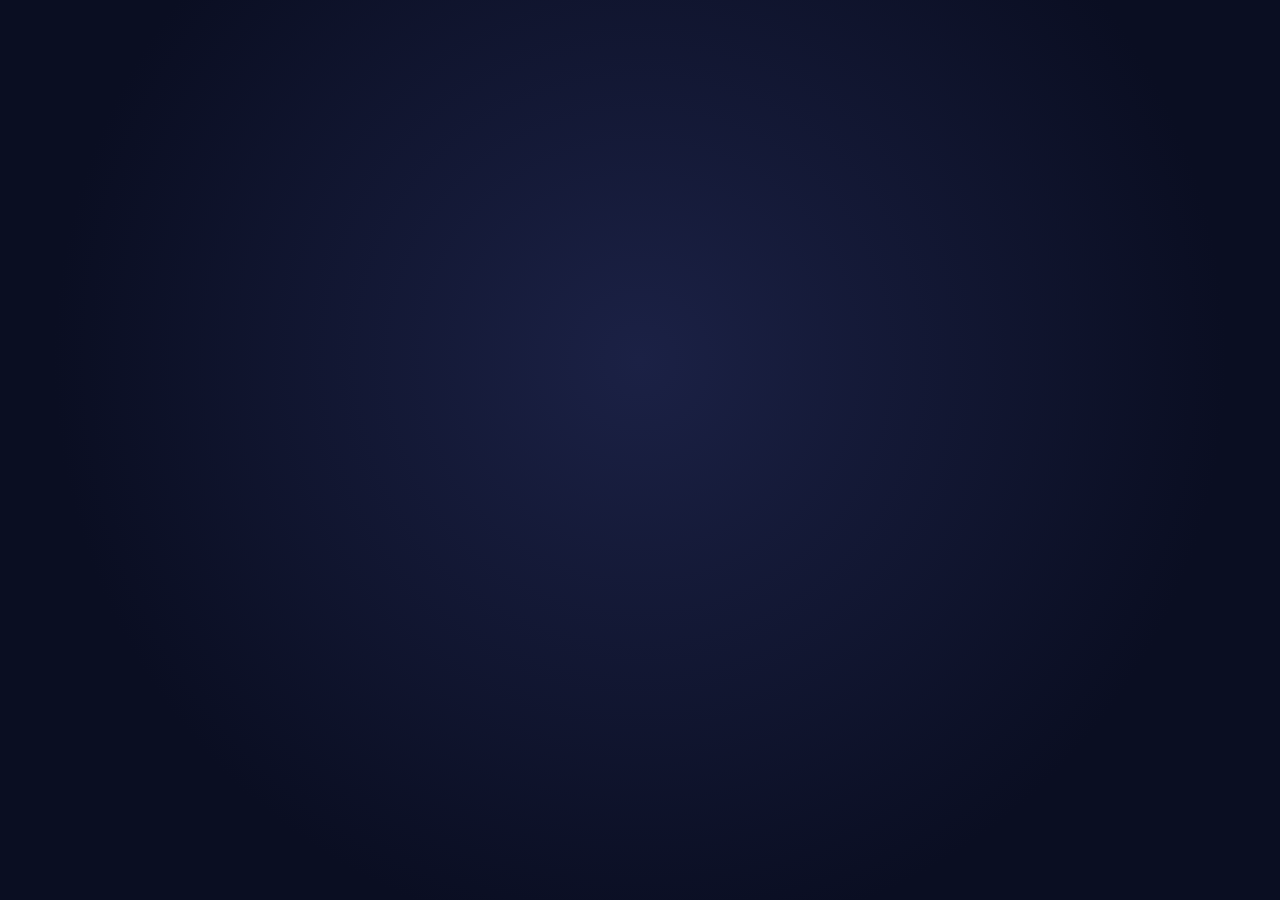
==== commit f5cce694: "update js script in index" ====
--- a/index.html
+++ b/index.html
@@ -172,24 +172,29 @@
 }
 
 function rDeal() {
-  const h = [...cards].sort((a, b) => score(b) - score(a)).slice(0, 4);
+  const h = [...cards].sort((a, b) => score(b) - score(a));
   $('deal').innerHTML = `
-    <div class="deal-head">
-      <h1>Deal a hand</h1>
-      <div class="sub">Cards ranked by what's in your pantry.</div>
-      <button class="pantry-btn" onclick="openPantry()">
-        <span class="pb-icon">🥕</span>
-        <span class="pb-label">
-          <small>YOUR PANTRY</small>
-          <b>${pantry.length} of ${pantryAll.length} ingredients</b>
-        </span>
-        <span class="pb-arrow">→</span>
-      </button>
-      <h2>Your hand</h2>
-    </div>
-    <div class="deal-hand">
+    <h1>Deal a hand</h1>
+    <div class="sub">Match cards to what's already in your kitchen.</div>
+    <button class="btn o pantry-btn" onclick="openPantry()">
+      <span>Your pantry</span>
+      <span class="pantry-count">${pantry.length} ${pantry.length === 1 ? 'item' : 'items'}</span>
+    </button>
+    <h2>Your hand</h2>
+    <div class="hand scrollable">
       ${h.map(c => mini(c, `<span class="match">${score(c)}% match</span>`)).join('')}
     </div>`;
+}
+
+function openPantry() {
+  $('modal').innerHTML = `
+    <button class="x inset" onclick="closeM()" aria-label="Close">✕</button>
+    <h1>Your pantry</h1>
+    <div class="sub">Tap what you have. Cards re-rank as you go.</div>
+    <h2>In your kitchen</h2>
+    ${pantryAll.map(p => `<span class="chip ${pantry.includes(p) ? 'on' : ''}" onclick="tp('${p}')">${p}</span>`).join('')}
+    <button class="btn" onclick="closeM()">Done</button>`;
+  $('modal').classList.add('on');
 }
 
 function openPantry() {
@@ -212,9 +217,9 @@
   $('modal').classList.add('on');
 }
 
-function tp(p, el) {
+function tp(p) {
   pantry = pantry.includes(p) ? pantry.filter(x => x != p) : [...pantry, p];
-  if (el) el.classList.toggle('on', pantry.includes(p));
+  openPantry();
   rDeal();
 }
 
@@ -261,61 +266,47 @@
 }
 
 /* ---- Create --------------------------------------------------------- */
+let draftSteps = [''];
+
+const escAttr = s => String(s)
+  .replace(/&/g, '&amp;')
+  .replace(/"/g, '&quot;')
+  .replace(/</g, '&lt;')
+  .replace(/>/g, '&gt;');
 
 function rCreate() {
+  const ntEl = $('nt'); const savedTitle = ntEl ? ntEl.value : '';
+  const iiEl = $('ingInput'); const savedIng = iiEl ? iiEl.value : '';
+
   const s = draft.reduce(
-    (a, i) => [a[0] + (IG[i]?.[0] || 0), a[1] + (IG[i]?.[1] || 0), a[2] + (IG[i]?.[2] || 0)],
+    (a, i) => [a[0] + IG[i][0], a[1] + IG[i][1], a[2] + IG[i][2]],
     [0, 0, 0]
   );
-  const titleVal = $('nt') ? $('nt').value : '';
 
   $('create').innerHTML = `
     <h1>Write a card</h1>
-    <div class="sub">Tap ingredients and nutrition adds up automatically.</div>
-    <input id="nt" placeholder="Card title (e.g. Sunday Egg Fried Rice)" value="${attr(titleVal)}">
+    <div class="sub">Name it, add what goes in, add the steps. Nutrition adds up automatically.</div>
+
+    <input id="nt" placeholder="Card title (e.g. Sunday Egg Fried Rice)">
 
     <h2>Ingredients</h2>
-    <div class="chip-row">
-      ${Object.keys(IG).map(i => `
-        <button class="chip ${draft.includes(i) ? 'on' : ''}"
-                data-ing="${attr(i)}"
-                onclick="td(this.dataset.ing)">${escapeHtml(i)}</button>`).join('')}
-    </div>
-
-    ${showAddIng ? `
-      <div class="add-form">
-        <input id="ii-name" placeholder="Ingredient name">
-        <div class="macro-row">
-          <input id="ii-cal" type="number" placeholder="Cal" min="0">
-          <input id="ii-pro" type="number" placeholder="Protein g" min="0">
-          <input id="ii-fib" type="number" placeholder="Fiber g" min="0">
-        </div>
-        <div class="add-form-actions">
-          <button class="btn o" onclick="showAddIng=false;rCreate()">Cancel</button>
-          <button class="btn" onclick="addCustomIngredient()">Add</button>
-        </div>
-      </div>
-    ` : `
-      <button class="add-ing-btn" onclick="showAddIng=true;rCreate()">
-        <span>+</span> Add an ingredient
-      </button>
-    `}
+    ${Object.keys(IG).map(i => `<span class="chip ${draft.includes(i) ? 'on' : ''}" onclick="td('${i}')">${i}</span>`).join('')}
+    <div class="ing-add">
+      <input id="ingInput" placeholder="Add your own" onkeydown="if(event.key==='Enter'){event.preventDefault();addIngredient()}">
+      <button onclick="addIngredient()" aria-label="Add ingredient">＋</button>
+    </div>
 
     <h2>Steps</h2>
-    <div class="steps-list">
-      ${draftSteps.map((step, i) => `
+    <div class="steps">
+      ${draftSteps.map((st, i) => `
         <div class="step-row">
           <span class="step-num">${i + 1}</span>
-          <input class="step-input"
-                 value="${attr(step)}"
-                 placeholder="What happens here?"
-                 oninput="draftSteps[${i}]=this.value">
+          <input value="${escAttr(st)}" oninput="draftSteps[${i}]=this.value" placeholder="What happens next?">
+          ${draftSteps.length > 1 ? `<button class="step-x" onclick="removeStep(${i})" aria-label="Remove step">✕</button>` : ''}
         </div>
       `).join('')}
     </div>
-    <button class="add-ing-btn" onclick="addStep()">
-      <span>+</span> Add a step
-    </button>
+    <button class="btn o" onclick="addStep()">+ Add step</button>
 
     <h2>Nutrition stamp</h2>
     <div class="card card-static">
@@ -325,8 +316,31 @@
 
     <div class="clip">＋ Attach optional 20-sec clip</div>
     <button class="btn" onclick="saveCard()">Save to my deck</button>`;
-}
-
+
+  if ($('nt')) $('nt').value = savedTitle;
+  if ($('ingInput')) $('ingInput').value = savedIng;
+}
+
+function addIngredient() {
+  const el = $('ingInput');
+  const name = el.value.trim().toLowerCase();
+  if (!name) return;
+  if (!IG[name]) IG[name] = [0, 0, 0];
+  if (!draft.includes(name)) draft.push(name);
+  el.value = '';
+  rCreate();
+}
+
+function addStep() {
+  draftSteps.push('');
+  rCreate();
+}
+
+function removeStep(i) {
+  draftSteps.splice(i, 1);
+  if (!draftSteps.length) draftSteps = [''];
+  rCreate();
+}
 function td(i) {
   draft = draft.includes(i) ? draft.filter(x => x != i) : [...draft, i];
   rCreate();
@@ -352,30 +366,26 @@
 }
 
 function saveCard() {
-  const t = ($('nt').value || '').trim() || 'Untitled card';
-  if (!draft.length) { toast('Add an ingredient first'); return; }
-
+  const t = $('nt').value.trim() || 'Untitled card';
+  if (!draft.length) return toast('Add an ingredient first');
   const s = draft.reduce(
-    (a, i) => [a[0] + (IG[i]?.[0] || 0), a[1] + (IG[i]?.[1] || 0), a[2] + (IG[i]?.[2] || 0)],
+    (a, i) => [a[0] + IG[i][0], a[1] + IG[i][1], a[2] + IG[i][2]],
     [0, 0, 0]
   );
   const steps = draftSteps.map(x => x.trim()).filter(Boolean);
-
   cards.push({
     id: Date.now(),
-    t,
-    e: '🍽️',
+    t, e: '🍽️',
     cal: s[0], pro: s[1], fib: s[2],
     min: 15,
     ing: [...draft],
     steps: steps.length ? steps : ['Add your steps…'],
     by: 'You'
   });
-
   draft = [];
   draftSteps = [''];
-  showAddIng = false;
   toast('Card saved');
+  rCreate();
   tab('deck');
 }
 
--- a/app.css
+++ b/app.css
@@ -29,12 +29,12 @@
   position: absolute;
   inset: 0 0 64px 0;
   overflow-y: auto;
-  padding: 22px 20px 24px;
+  padding: 22px 16px 20px 22px;
   display: none;
 }
 .view.on { display: block; }
 
-/* Split layout — fixed header, scrollable body (Deal tab) */
+/* Split layout — fixed header, scrollable body (Deal tab only) */
 .view.split { overflow: hidden; }
 .view.split.on {
   display: flex;
@@ -54,7 +54,7 @@
   letter-spacing: .08em;
   text-transform: uppercase;
   color: var(--cream-dim);
-  margin: 18px 0 8px;
+  margin: 16px 0 8px;
   font-weight: 500;
 }
 .sub {
@@ -74,7 +74,6 @@
   background: var(--esp);
   border-top: 1px solid var(--chest);
   display: flex;
-  align-items: stretch;
 }
 .nav div {
   flex: 1;
@@ -94,12 +93,14 @@
   font-weight: 400;
   font-style: normal;
   line-height: 1;
-  height: 18px;
+  height: 20px;
   display: flex;
   align-items: center;
   justify-content: center;
 }
-.nav .on { color: var(--red); }
+.nav .on {
+  color: var(--red);
+}
 
 /* ---- Progress bars -------------------------------------------------- */
 
@@ -197,7 +198,7 @@
   background: var(--esp);
   border: 1px solid var(--chest);
   border-radius: 12px;
-  padding: 12px 14px;
+  padding: 10px 12px;
   margin-bottom: 8px;
 }
 .slot small {
@@ -218,7 +219,7 @@
   color: #fff;
   border: 0;
   border-radius: 12px;
-  padding: 13px 14px;
+  padding: 12px;
   width: 100%;
   font-size: 14px;
   font-weight: 600;
@@ -262,7 +263,7 @@
 .days div {
   flex: 1;
   text-align: center;
-  padding: 7px 0;
+  padding: 6px 0;
   border: 1px solid var(--chest);
   border-radius: 8px;
   font-size: 11px;
@@ -323,17 +324,13 @@
   width: 100%;
   background: var(--esp);
   border: 1px solid var(--chest);
-  border-radius: 14px;
-  padding: 14px 16px;
+  border-radius: 12px;
+  padding: 12px 14px;
   color: var(--cream);
   cursor: pointer;
   text-align: left;
-  margin-top: 14px;
+  margin-top: 12px;
   font-family: inherit;
-}
-.pantry-btn:hover,
-.pantry-btn:focus-visible {
-  border-color: var(--red);
 }
 .pantry-btn:focus-visible {
   outline: 2px solid var(--red);
@@ -386,7 +383,7 @@
   background: transparent;
   border: 1px dashed var(--chest);
   border-radius: 12px;
-  padding: 13px;
+  padding: 12px;
   color: var(--cream-dim);
   cursor: pointer;
   font-family: inherit;
@@ -398,10 +395,9 @@
   color: var(--red);
   line-height: 1;
 }
-.add-ing-btn:hover,
 .add-ing-btn:focus-visible {
-  border-color: var(--red);
-  color: var(--cream);
+  outline: 2px solid var(--red);
+  outline-offset: 2px;
 }
 
 .add-form {
@@ -467,12 +463,11 @@
 .modal {
   position: absolute;
   inset: 0;
-  background: radial-gradient(circle at 50% 25%, #141A38 0%, #05081a 75%);
+  background: var(--navy);
   z-index: 5;
   display: none;
-  padding: 22px 20px 28px;
+  padding: 20px 16px;
   overflow-y: auto;
-  color: var(--cream);
 }
 .modal.on { display: block; }
 
@@ -585,7 +580,7 @@
   justify-content: center;
   color: var(--butter);
   font-size: 12px;
-  margin: 10px 0;
+  margin: 8px 0;
 }
 
 input {
@@ -593,7 +588,7 @@
   background: var(--esp);
   border: 1px solid var(--chest);
   border-radius: 8px;
-  padding: 11px 12px;
+  padding: 10px;
   color: var(--cream);
   font-size: 14px;
   margin-top: 8px;
@@ -612,8 +607,94 @@
   outline-offset: 2px;
 }
 
+
+/* ---- Deal: pantry button + scrollable hand -------------------------- */
+
+.pantry-btn {
+  display: flex;
+  justify-content: space-between;
+  align-items: center;
+  text-align: left;
+  padding: 14px 16px;
+}
+.pantry-count {
+  font-family: 'Courier New', monospace;
+  font-size: 11px;
+  color: var(--cream-dim);
+}
+
+.hand.scrollable {
+  max-height: 400px;
+  overflow-y: auto;
+  padding-right: 4px;
+}
+
+/* ---- Create: add ingredient + steps --------------------------------- */
+
+.ing-add {
+  display: flex;
+  gap: 6px;
+  margin-top: 8px;
+}
+.ing-add input {
+  flex: 1;
+  min-width: 0;
+  margin-top: 0;
+}
+.ing-add button {
+  background: var(--red);
+  color: #fff;
+  border: 0;
+  border-radius: 8px;
+  width: 42px;
+  flex-shrink: 0;
+  font-size: 18px;
+  line-height: 1;
+  cursor: pointer;
+}
+
+.steps {
+  display: flex;
+  flex-direction: column;
+  gap: 8px;
+}
+.step-row {
+  display: flex;
+  align-items: center;
+  gap: 8px;
+}
+.step-num {
+  width: 22px;
+  height: 22px;
+  border-radius: 50%;
+  background: var(--chest);
+  color: var(--butter);
+  display: flex;
+  align-items: center;
+  justify-content: center;
+  font-size: 11px;
+  font-weight: 700;
+  flex-shrink: 0;
+}
+.step-row input {
+  flex: 1;
+  min-width: 0;
+  margin-top: 0;
+}
+.step-x {
+  background: transparent;
+  border: 0;
+  color: var(--cream-faint);
+  font-size: 14px;
+  cursor: pointer;
+  padding: 4px 8px;
+  flex-shrink: 0;
+}
+.step-x:hover {
+  color: var(--red);
+}
 /* ---- Tiny utilities ------------------------------------------------- */
 
 .relative { position: relative; }
 .mt-8     { margin-top: 8px; }
-.mt-12    { margin-top: 12px; }+.mt-12    { margin-top: 12px; }
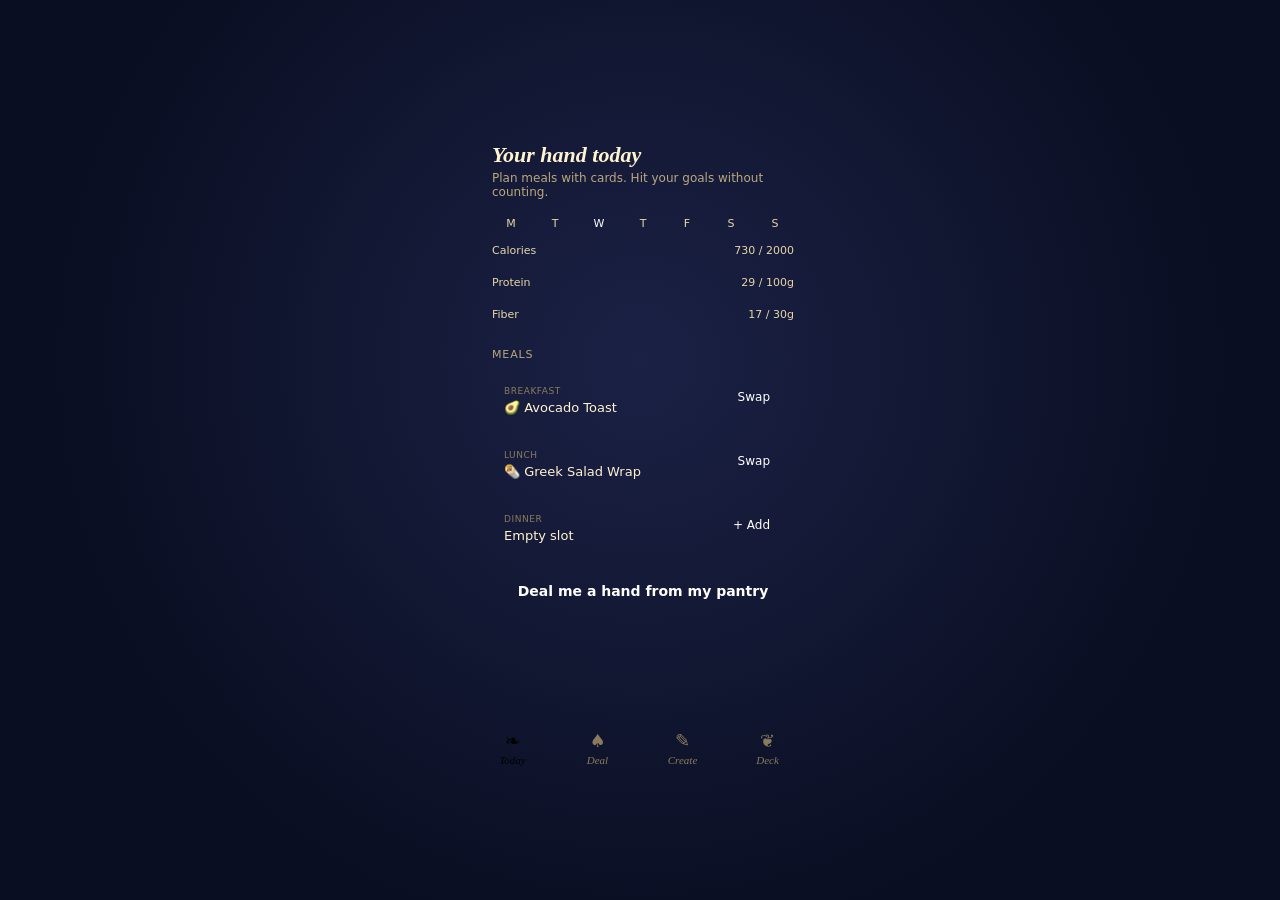
==== commit dfc659f2: "add js files" ====
--- a/index.html
+++ b/index.html
@@ -3,7 +3,7 @@
 <head>
 <meta charset="utf-8">
 <meta name="viewport" content="width=device-width, initial-scale=1, viewport-fit=cover">
-<title>Savorite – prototype</title>
+<title>Meal Cards – prototype</title>
 <link rel="stylesheet" href="base.css">
 <link rel="stylesheet" href="app.css">
 </head>
@@ -11,7 +11,7 @@
 
 <div class="phone">
   <div class="view on" id="today"></div>
-  <div class="view split" id="deal"></div>
+  <div class="view" id="deal"></div>
   <div class="view" id="create"></div>
   <div class="view" id="deck"></div>
   <div class="modal" id="modal"></div>
@@ -19,410 +19,7 @@
   <div class="nav" id="nav"></div>
 </div>
 
-<script>
-const GOAL = { cal: 2000, pro: 100, fib: 30 };
-
-let cards = [
-  { id: 1, t: 'Spicy Ramen Bowl', e: '🍜', cal: 480, pro: 24, fib: 6, min: 20,
-    ing: ['ramen noodles', 'soft egg', 'bok choy', 'chili oil', 'broth'],
-    steps: ['Simmer broth with chili oil.', 'Cook noodles 3 min.', 'Top with egg and bok choy.'],
-    by: 'You' },
-  { id: 2, t: 'Avocado Toast', e: '🥑', cal: 320, pro: 11, fib: 9, min: 5,
-    ing: ['bread', 'avocado', 'egg', 'lemon'],
-    steps: ['Toast bread.', 'Mash avocado with lemon.', 'Top with egg.'],
-    by: 'You' },
-  { id: 3, t: 'Greek Salad Wrap', e: '🌯', cal: 410, pro: 18, fib: 8, min: 10,
-    ing: ['tortilla', 'feta', 'cucumber', 'tomato', 'chickpeas'],
-    steps: ['Chop veg.', 'Toss with feta and chickpeas.', 'Wrap tightly.'],
-    by: 'Maya' },
-  { id: 4, t: 'Lentil Curry', e: '🍛', cal: 520, pro: 26, fib: 15, min: 30,
-    ing: ['lentils', 'spinach', 'coconut milk', 'rice', 'onion'],
-    steps: ['Sauté onion.', 'Simmer lentils 20 min.', 'Stir in spinach.'],
-    by: 'Chef Rosa' },
-  { id: 5, t: 'Chicken Rice Bowl', e: '🍗', cal: 560, pro: 42, fib: 5, min: 25,
-    ing: ['chicken', 'rice', 'spinach', 'onion', 'lemon'],
-    steps: ['Sear chicken.', 'Cook rice.', 'Assemble with greens.'],
-    by: 'Chef Rosa' }
-];
-
-const days = ['M', 'T', 'W', 'T', 'F', 'S', 'S'];
-let day = 2;
-
-let plan = days.map(() => [null, null, null]);
-plan[2] = [2, 3, null];
-
-const slots = ['BREAKFAST', 'LUNCH', 'DINNER'];
-
-const pantryAll = ['egg', 'bread', 'avocado', 'rice', 'spinach', 'chicken',
-                   'lentils', 'onion', 'lemon', 'tomato', 'chickpeas', 'tortilla'];
-let pantry = ['egg', 'bread', 'avocado', 'rice', 'spinach', 'onion', 'lemon'];
-
-const IG = {
-  egg: [70, 6, 0], bread: [80, 3, 2], avocado: [160, 2, 7], rice: [200, 4, 1],
-  spinach: [10, 1, 1], chicken: [250, 38, 0], lentils: [230, 18, 16],
-  onion: [40, 1, 2], 'olive oil': [120, 0, 0], tomato: [20, 1, 1]
-};
-
-let draft = [];
-let draftSteps = [''];
-let showAddIng = false;
-
-const $ = id => document.getElementById(id);
-const byId = i => cards.find(c => c.id == i);
-
-const escapeHtml = s => String(s)
-  .replace(/&/g, '&amp;').replace(/</g, '&lt;').replace(/>/g, '&gt;');
-const attr = s => String(s)
-  .replace(/&/g, '&amp;').replace(/"/g, '&quot;').replace(/</g, '&lt;');
-
-function toast(m) {
-  const t = $('toast');
-  t.textContent = m;
-  t.classList.add('on');
-  setTimeout(() => t.classList.remove('on'), 1600);
-}
-
-function stamps(c) {
-  return `<span class="stamp">${c.cal} CAL</span>`
-       + `<span class="stamp">${c.pro}g PROTEIN</span>`
-       + `<span class="stamp">${c.fib}g FIBER</span>`;
-}
-
-function mini(c, extra = '') {
-  return `
-    <div class="card" onclick="open_(${c.id})">
-      ${extra}
-      <div class="card-row">
-        <span class="em">${c.e}</span>
-        <div>
-          <div class="ttl">${escapeHtml(c.t)}</div>
-          <div class="meta">${c.min} min · by ${escapeHtml(c.by)}</div>
-        </div>
-      </div>
-      ${stamps(c)}
-    </div>`;
-}
-
-function bar(l, v, g, u) {
-  const p = Math.min(100, v / g * 100);
-  return `
-    <div class="bar">
-      <div class="t"><span>${l}</span><span>${v} / ${g}${u}</span></div>
-      <div class="track"><div class="fill" style="width:${p}%"></div></div>
-    </div>`;
-}
-
-function tot() {
-  let s = { cal: 0, pro: 0, fib: 0 };
-  plan[day].forEach(i => {
-    if (i) {
-      const c = byId(i);
-      s.cal += c.cal; s.pro += c.pro; s.fib += c.fib;
-    }
-  });
-  return s;
-}
-
-/* ---- Today ---------------------------------------------------------- */
-
-function rToday() {
-  const s = tot();
-  $('today').innerHTML = `
-    <h1>Your hand today</h1>
-    <div class="sub">Plan meals with cards. Hit your goals without counting.</div>
-    <div class="days">
-      ${days.map((d, i) => `<div class="${i == day ? 'on' : ''}" onclick="day=${i};rToday()">${d}</div>`).join('')}
-    </div>
-    ${bar('Calories', s.cal, GOAL.cal, '')}
-    ${bar('Protein', s.pro, GOAL.pro, 'g')}
-    ${bar('Fiber', s.fib, GOAL.fib, 'g')}
-    <h2>Meals</h2>
-    ${plan[day].map((id, i) => `
-      <div class="slot">
-        <div>
-          <small>${slots[i]}</small>
-          <div>${id ? byId(id).e + ' ' + escapeHtml(byId(id).t) : 'Empty slot'}</div>
-        </div>
-        <button class="chip on tight" onclick="pick(${i})">${id ? 'Swap' : '+ Add'}</button>
-      </div>`).join('')}
-    <button class="btn" onclick="tab('deal')">Deal me a hand from my pantry</button>`;
-}
-
-function pick(i) {
-  $('modal').innerHTML = `
-    <button class="x inset" onclick="closeM()" aria-label="Close">✕</button>
-    <h1>Choose a card</h1>
-    <div class="sub">for ${slots[i].toLowerCase()}</div>
-    <div class="hand mt-12">
-      ${cards.map(c => `
-        <div onclick="plan[day][${i}]=${c.id};closeM();rToday()">
-          ${mini(c).replace(/onclick="open_\(\d+\)"/, '')}
-        </div>`).join('')}
-    </div>`;
-  $('modal').classList.add('on');
-}
-
-function closeM() { $('modal').classList.remove('on'); }
-
-/* ---- Deal ----------------------------------------------------------- */
-
-function score(c) {
-  const h = c.ing.filter(x => pantry.some(p => x.includes(p) || p.includes(x))).length;
-  return Math.round(h / c.ing.length * 100);
-}
-
-function rDeal() {
-  const h = [...cards].sort((a, b) => score(b) - score(a));
-  $('deal').innerHTML = `
-    <h1>Deal a hand</h1>
-    <div class="sub">Match cards to what's already in your kitchen.</div>
-    <button class="btn o pantry-btn" onclick="openPantry()">
-      <span>Your pantry</span>
-      <span class="pantry-count">${pantry.length} ${pantry.length === 1 ? 'item' : 'items'}</span>
-    </button>
-    <h2>Your hand</h2>
-    <div class="hand scrollable">
-      ${h.map(c => mini(c, `<span class="match">${score(c)}% match</span>`)).join('')}
-    </div>`;
-}
-
-function openPantry() {
-  $('modal').innerHTML = `
-    <button class="x inset" onclick="closeM()" aria-label="Close">✕</button>
-    <h1>Your pantry</h1>
-    <div class="sub">Tap what you have. Cards re-rank as you go.</div>
-    <h2>In your kitchen</h2>
-    ${pantryAll.map(p => `<span class="chip ${pantry.includes(p) ? 'on' : ''}" onclick="tp('${p}')">${p}</span>`).join('')}
-    <button class="btn" onclick="closeM()">Done</button>`;
-  $('modal').classList.add('on');
-}
-
-function openPantry() {
-  $('modal').innerHTML = `
-    <button class="x inset" onclick="closeM()" aria-label="Close">✕</button>
-    <h1>Your pantry</h1>
-    <div class="sub">Tap what you have. Cards will rank by what you can actually cook.</div>
-    <h2>Ingredients</h2>
-    <div class="pantry-grid">
-      ${pantryAll.map(p => `
-        <button class="chip ${pantry.includes(p) ? 'on' : ''}"
-                data-ing="${attr(p)}"
-                onclick="tp(this.dataset.ing, this)">${escapeHtml(p)}</button>`).join('')}
-    </div>
-    <h2>Add your own</h2>
-    <input id="pi" placeholder="e.g. sesame oil"
-           onkeydown="if(event.key==='Enter'){event.preventDefault();addPantryItem()}">
-    <button class="btn" onclick="addPantryItem()">Add to pantry</button>
-    <button class="btn o" onclick="closeM()">Done</button>`;
-  $('modal').classList.add('on');
-}
-
-function tp(p) {
-  pantry = pantry.includes(p) ? pantry.filter(x => x != p) : [...pantry, p];
-  openPantry();
-  rDeal();
-}
-
-function addPantryItem() {
-  const el = $('pi');
-  const v = el.value.trim().toLowerCase();
-  if (!v) return;
-  if (!pantryAll.includes(v)) pantryAll.push(v);
-  if (!pantry.includes(v)) pantry.push(v);
-  openPantry();
-  rDeal();
-}
-
-/* ---- Card view ------------------------------------------------------ */
-
-function open_(id) {
-  const c = byId(id);
-  $('modal').innerHTML = `
-    <div class="relative">
-      <button class="x" onclick="closeM()" aria-label="Close card">✕</button>
-      <div class="flip" id="fl" onclick="this.classList.toggle('f')">
-        <div class="in">
-          <div class="face">
-            <div class="em">${c.e}</div>
-            <h3>${escapeHtml(c.t)}</h3>
-            <div class="meta">${c.min} min · by ${escapeHtml(c.by)}</div>
-            <div class="mt-8">${stamps(c)}</div>
-            <div class="clip">▶ 20-sec how-to clip</div>
-            <div class="flip-hint">Tap card to flip</div>
-          </div>
-          <div class="face back">
-            <h3>Ingredients</h3>
-            <ul>${c.ing.map(i => `<li>${escapeHtml(i)}</li>`).join('')}</ul>
-            <h3 class="small mt-8">Steps</h3>
-            <ol>${c.steps.map(i => `<li>${escapeHtml(i)}</li>`).join('')}</ol>
-          </div>
-        </div>
-      </div>
-    </div>
-    <button class="btn" onclick="plan[day][plan[day].indexOf(null)>-1?plan[day].indexOf(null):0]=${c.id};closeM();rToday();toast('Added to today');tab('today')">Add to today</button>
-    <button class="btn o" onclick="toast('Remixed into your deck')">Remix this card</button>
-    <button class="btn o" onclick="toast('Share link copied')">Share with friends</button>`;
-  $('modal').classList.add('on');
-}
-
-/* ---- Create --------------------------------------------------------- */
-let draftSteps = [''];
-
-const escAttr = s => String(s)
-  .replace(/&/g, '&amp;')
-  .replace(/"/g, '&quot;')
-  .replace(/</g, '&lt;')
-  .replace(/>/g, '&gt;');
-
-function rCreate() {
-  const ntEl = $('nt'); const savedTitle = ntEl ? ntEl.value : '';
-  const iiEl = $('ingInput'); const savedIng = iiEl ? iiEl.value : '';
-
-  const s = draft.reduce(
-    (a, i) => [a[0] + IG[i][0], a[1] + IG[i][1], a[2] + IG[i][2]],
-    [0, 0, 0]
-  );
-
-  $('create').innerHTML = `
-    <h1>Write a card</h1>
-    <div class="sub">Name it, add what goes in, add the steps. Nutrition adds up automatically.</div>
-
-    <input id="nt" placeholder="Card title (e.g. Sunday Egg Fried Rice)">
-
-    <h2>Ingredients</h2>
-    ${Object.keys(IG).map(i => `<span class="chip ${draft.includes(i) ? 'on' : ''}" onclick="td('${i}')">${i}</span>`).join('')}
-    <div class="ing-add">
-      <input id="ingInput" placeholder="Add your own" onkeydown="if(event.key==='Enter'){event.preventDefault();addIngredient()}">
-      <button onclick="addIngredient()" aria-label="Add ingredient">＋</button>
-    </div>
-
-    <h2>Steps</h2>
-    <div class="steps">
-      ${draftSteps.map((st, i) => `
-        <div class="step-row">
-          <span class="step-num">${i + 1}</span>
-          <input value="${escAttr(st)}" oninput="draftSteps[${i}]=this.value" placeholder="What happens next?">
-          ${draftSteps.length > 1 ? `<button class="step-x" onclick="removeStep(${i})" aria-label="Remove step">✕</button>` : ''}
-        </div>
-      `).join('')}
-    </div>
-    <button class="btn o" onclick="addStep()">+ Add step</button>
-
-    <h2>Nutrition stamp</h2>
-    <div class="card card-static">
-      <div class="ttl">Per serving</div>
-      ${stamps({ cal: s[0], pro: s[1], fib: s[2] })}
-    </div>
-
-    <div class="clip">＋ Attach optional 20-sec clip</div>
-    <button class="btn" onclick="saveCard()">Save to my deck</button>`;
-
-  if ($('nt')) $('nt').value = savedTitle;
-  if ($('ingInput')) $('ingInput').value = savedIng;
-}
-
-function addIngredient() {
-  const el = $('ingInput');
-  const name = el.value.trim().toLowerCase();
-  if (!name) return;
-  if (!IG[name]) IG[name] = [0, 0, 0];
-  if (!draft.includes(name)) draft.push(name);
-  el.value = '';
-  rCreate();
-}
-
-function addStep() {
-  draftSteps.push('');
-  rCreate();
-}
-
-function removeStep(i) {
-  draftSteps.splice(i, 1);
-  if (!draftSteps.length) draftSteps = [''];
-  rCreate();
-}
-function td(i) {
-  draft = draft.includes(i) ? draft.filter(x => x != i) : [...draft, i];
-  rCreate();
-}
-
-function addStep() {
-  draftSteps.push('');
-  rCreate();
-  const inputs = document.querySelectorAll('.step-input');
-  if (inputs.length) inputs[inputs.length - 1].focus();
-}
-
-function addCustomIngredient() {
-  const name = $('ii-name').value.trim().toLowerCase();
-  const cal = parseInt($('ii-cal').value, 10) || 0;
-  const pro = parseInt($('ii-pro').value, 10) || 0;
-  const fib = parseInt($('ii-fib').value, 10) || 0;
-  if (!name) { toast('Name your ingredient'); return; }
-  if (!IG[name]) IG[name] = [cal, pro, fib];
-  if (!draft.includes(name)) draft.push(name);
-  showAddIng = false;
-  rCreate();
-}
-
-function saveCard() {
-  const t = $('nt').value.trim() || 'Untitled card';
-  if (!draft.length) return toast('Add an ingredient first');
-  const s = draft.reduce(
-    (a, i) => [a[0] + IG[i][0], a[1] + IG[i][1], a[2] + IG[i][2]],
-    [0, 0, 0]
-  );
-  const steps = draftSteps.map(x => x.trim()).filter(Boolean);
-  cards.push({
-    id: Date.now(),
-    t, e: '🍽️',
-    cal: s[0], pro: s[1], fib: s[2],
-    min: 15,
-    ing: [...draft],
-    steps: steps.length ? steps : ['Add your steps…'],
-    by: 'You'
-  });
-  draft = [];
-  draftSteps = [''];
-  toast('Card saved');
-  rCreate();
-  tab('deck');
-}
-
-/* ---- Deck ----------------------------------------------------------- */
-
-function rDeck() {
-  $('deck').innerHTML = `
-    <h1>My deck</h1>
-    <div class="sub">${cards.length} cards · tap to flip, remix, share</div>
-    <h2>Shared with you</h2>
-    <div class="friend"><div class="av">M</div>Maya added Greek Salad Wrap</div>
-    <div class="friend"><div class="av">R</div>Chef Rosa dropped 2 cards</div>
-    <h2>All cards</h2>
-    <div class="hand">${cards.map(c => mini(c)).join('')}</div>`;
-}
-
-/* ---- Tabs ----------------------------------------------------------- */
-
-const tabs = [
-  ['today',  '❧', 'Today'],
-  ['deal',   '♠', 'Deal'],
-  ['create', '✎', 'Create'],
-  ['deck',   '❦', 'Deck']
-];
-
-function tab(t) {
-  document.querySelectorAll('.view').forEach(v => v.classList.toggle('on', v.id == t));
-  closeM();
-  ({ today: rToday, deal: rDeal, create: () => { if (!$('nt')) rCreate(); }, deck: rDeck })[t]();
-  $('nav').innerHTML = tabs.map(x => `
-    <div class="${x[0] == t ? 'on' : ''}" onclick="tab('${x[0]}')">
-      <b>${x[1]}</b>${x[2]}
-    </div>`).join('');
-}
-
-tab('today');
-</script>
+<script src="app.js"></script>
 
 </body>
 </html>
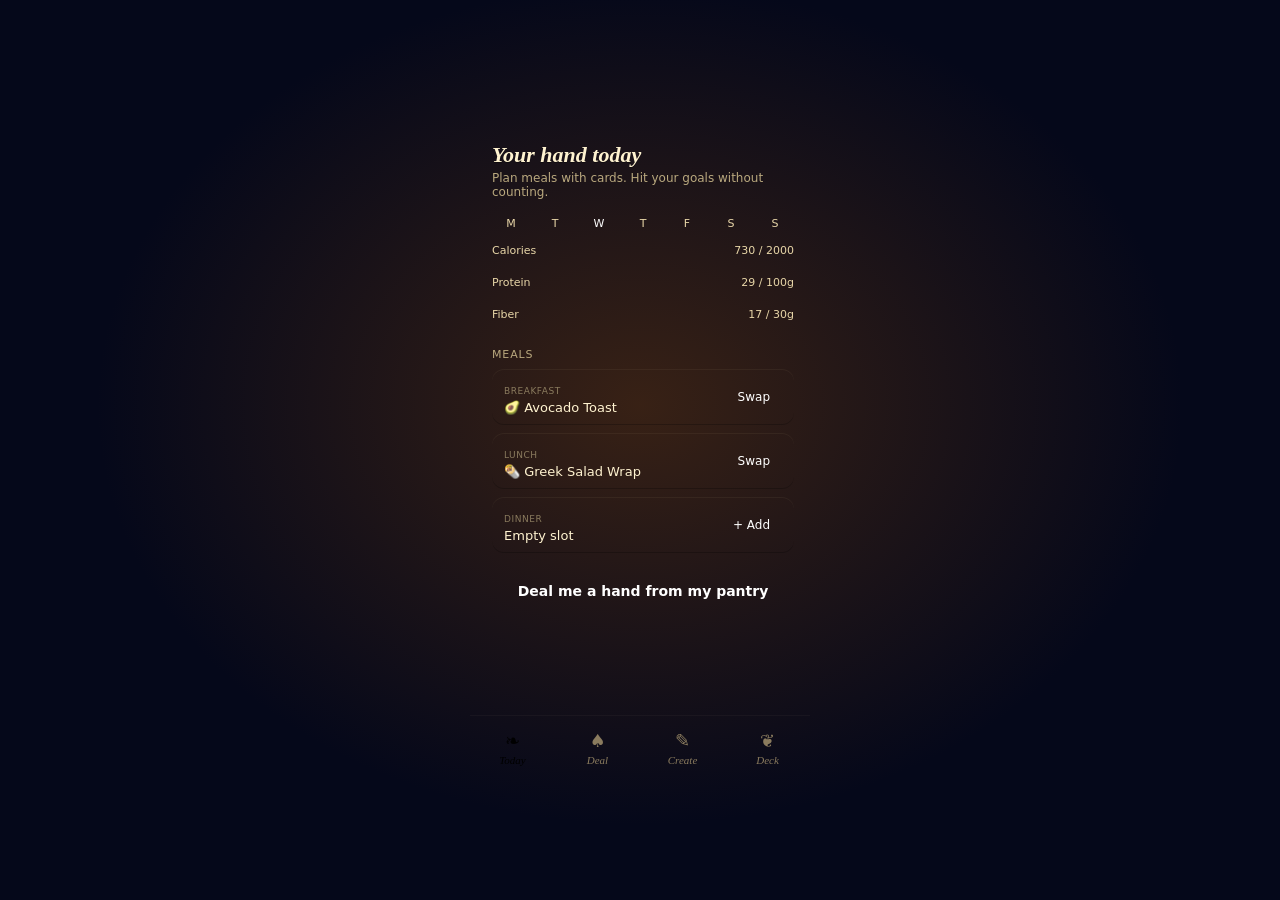
==== commit 4ec85bb8: "add vintage styling" ====
--- a/index.html
+++ b/index.html
@@ -6,6 +6,7 @@
 <title>Meal Cards – prototype</title>
 <link rel="stylesheet" href="base.css">
 <link rel="stylesheet" href="app.css">
+<link rel="stylesheet" href="vintage.css">
 </head>
 <body>
 
--- a/vintage.css
+++ b/vintage.css
@@ -0,0 +1,90 @@
+/* ==========================================================================
+   Meal Cards — vintage layer
+   Link this LAST, after base.css and app.css / login.css.
+   Adds back the paper grain, warm lamp glow, and card weight.
+   ========================================================================== */
+
+/* ---- Stronger paper grain ------------------------------------------- */
+
+:root {
+  --grain: url("data:image/svg+xml,%3Csvg xmlns='http://www.w3.org/2000/svg' width='140' height='140'%3E%3Cfilter id='n'%3E%3CfeTurbulence type='fractalNoise' baseFrequency='.85' numOctaves='3'/%3E%3CfeColorMatrix values='0 0 0 0 .38 0 0 0 0 .24 0 0 0 0 .14 0 0 0 .22 0'/%3E%3C/filter%3E%3Crect width='100%25' height='100%25' filter='url(%23n)'/%3E%3C/svg%3E");
+}
+
+/* ---- A warm lamp glow on the table ---------------------------------- */
+
+body {
+  background:
+    radial-gradient(ellipse at 50% 45%, rgba(90, 50, 18, .6) 0%, transparent 60%),
+    #05081a;
+}
+
+/* ---- App cards: more weight, more lift ------------------------------ */
+
+.phone .card {
+  box-shadow:
+    inset 0 0 0 3px var(--paper),
+    inset 0 0 0 4px rgba(66, 38, 27, .42),
+    inset 0 0 32px rgba(140, 90, 30, .42),
+    0 3px 0 rgba(0, 0, 0, .35),
+    0 8px 22px rgba(0, 0, 0, .4);
+  transition: box-shadow .2s, transform .2s;
+}
+
+.phone .card:hover {
+  box-shadow:
+    inset 0 0 0 3px var(--paper),
+    inset 0 0 0 4px rgba(66, 38, 27, .42),
+    inset 0 0 32px rgba(140, 90, 30, .42),
+    0 3px 0 rgba(0, 0, 0, .35),
+    0 10px 26px rgba(0, 0, 0, .5);
+  transform: translateY(-1px);
+}
+
+/* ---- Flip card faces: thicker paper edge ---------------------------- */
+
+.face {
+  box-shadow:
+    inset 0 0 0 5px var(--paper),
+    inset 0 0 0 6px rgba(66, 38, 27, .45),
+    inset 0 0 36px rgba(140, 90, 30, .4),
+    0 10px 26px rgba(0, 0, 0, .55);
+}
+
+/* ---- Stamps: ink bleeds slightly ------------------------------------ */
+
+.stamp {
+  text-shadow: .4px .4px 0 rgba(247, 235, 203, .7);
+  letter-spacing: .02em;
+  box-shadow: inset 0 0 8px rgba(249, 65, 68, .14);
+}
+
+/* ---- Login card: keep the thick border, add depth ------------------- */
+
+main .card {
+  box-shadow:
+    inset 0 0 0 6px var(--paper),
+    inset 0 0 0 7px rgba(66, 38, 27, .45),
+    inset 0 0 40px rgba(140, 90, 30, .38),
+    0 3px 0 rgba(0, 0, 0, .35),
+    0 20px 44px rgba(0, 0, 0, .55);
+}
+
+/* ---- Headings get a hair of letterpress ----------------------------- */
+
+h1 {
+  text-shadow: 0 1px 0 rgba(0, 0, 0, .35);
+}
+
+/* ---- Slot rows feel stamped into the surface ------------------------ */
+
+.slot {
+  box-shadow:
+    inset 0 1px 0 rgba(255, 230, 167, .05),
+    inset 0 -1px 0 rgba(0, 0, 0, .25);
+}
+
+/* ---- Nav bar gets a top-stitch look -------------------------------- */
+
+.nav {
+  box-shadow: 0 -1px 0 rgba(255, 230, 167, .04);
+}
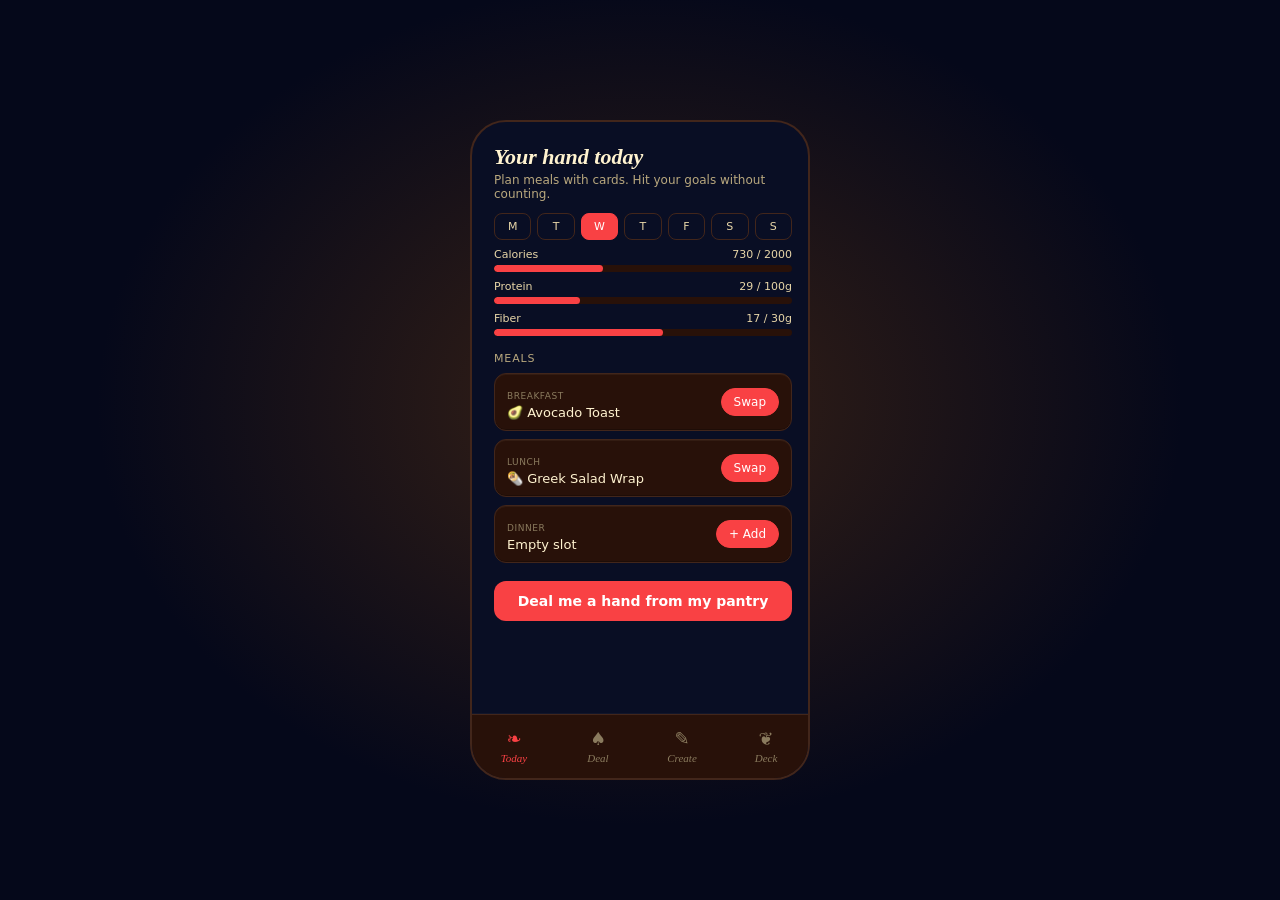
==== commit 6a8fc68e: "add app name" ====
--- a/index.html
+++ b/index.html
@@ -3,7 +3,7 @@
 <head>
 <meta charset="utf-8">
 <meta name="viewport" content="width=device-width, initial-scale=1, viewport-fit=cover">
-<title>Meal Cards – prototype</title>
+<title>Savorite</title>
 <link rel="stylesheet" href="base.css">
 <link rel="stylesheet" href="app.css">
 <link rel="stylesheet" href="vintage.css">
--- a/base.css
+++ b/base.css
@@ -12,14 +12,15 @@
   --cream-dim:   #B9A87E;  /* labels, secondary */
   --cream-faint: #8A7B5E;  /* hints, inactive nav */
 
-  /* --navy:    #090E24;
+  /* Core palette */
+  --navy:    #090E24;
   --esp:     #281109;
   --chest:   #42261B;
   --butter:  #FFE6A7;
   --red:     #F94144;
   --paper:   #F0DFB0;
-  --ink:     #3a2418; */
-  
+  --ink:     #3a2418;
+
   --grain: url("data:image/svg+xml,%3Csvg xmlns='http://www.w3.org/2000/svg' width='120' height='120'%3E%3Cfilter id='n'%3E%3CfeTurbulence type='fractalNoise' baseFrequency='.9' numOctaves='2'/%3E%3CfeColorMatrix values='0 0 0 0 .3 0 0 0 0 .18 0 0 0 0 .08 0 0 0 .12 0'/%3E%3C/filter%3E%3Crect width='100%25' height='100%25' filter='url(%23n)'/%3E%3C/svg%3E");
 
   box-sizing: border-box;
